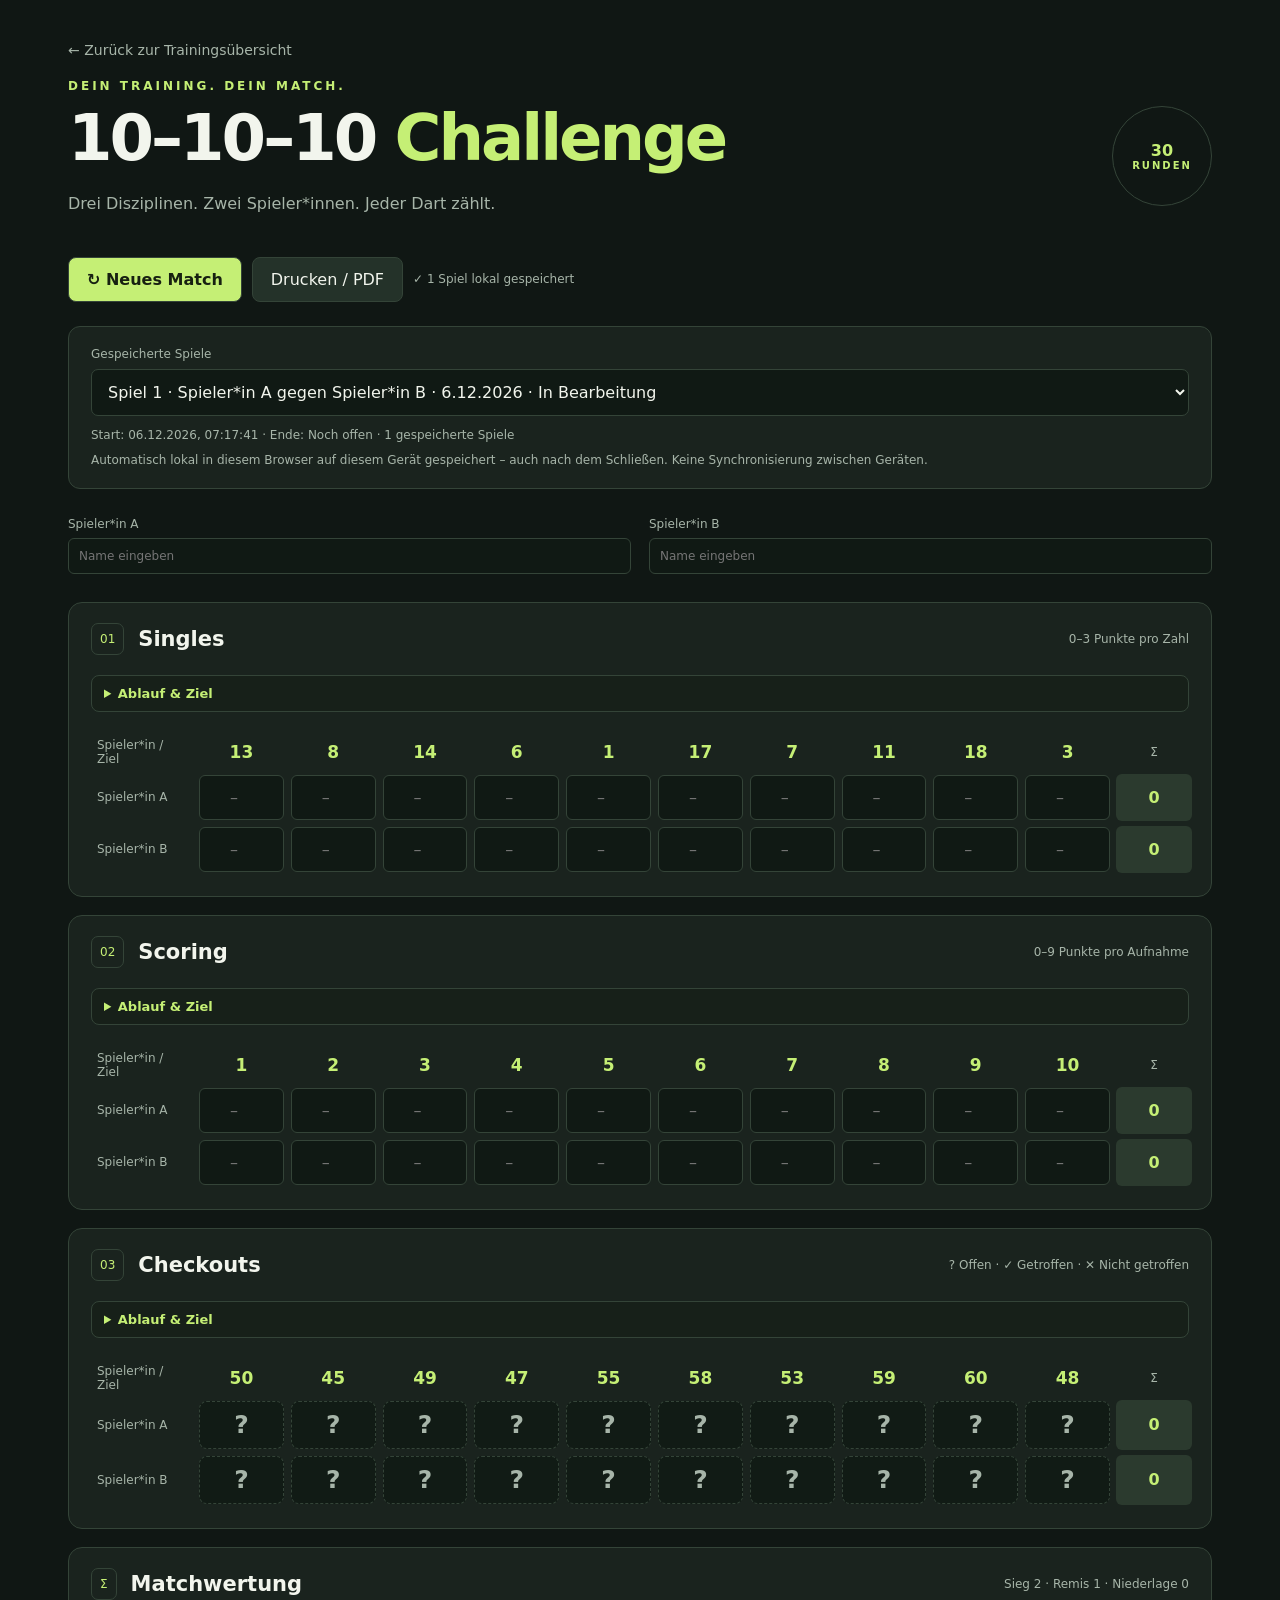
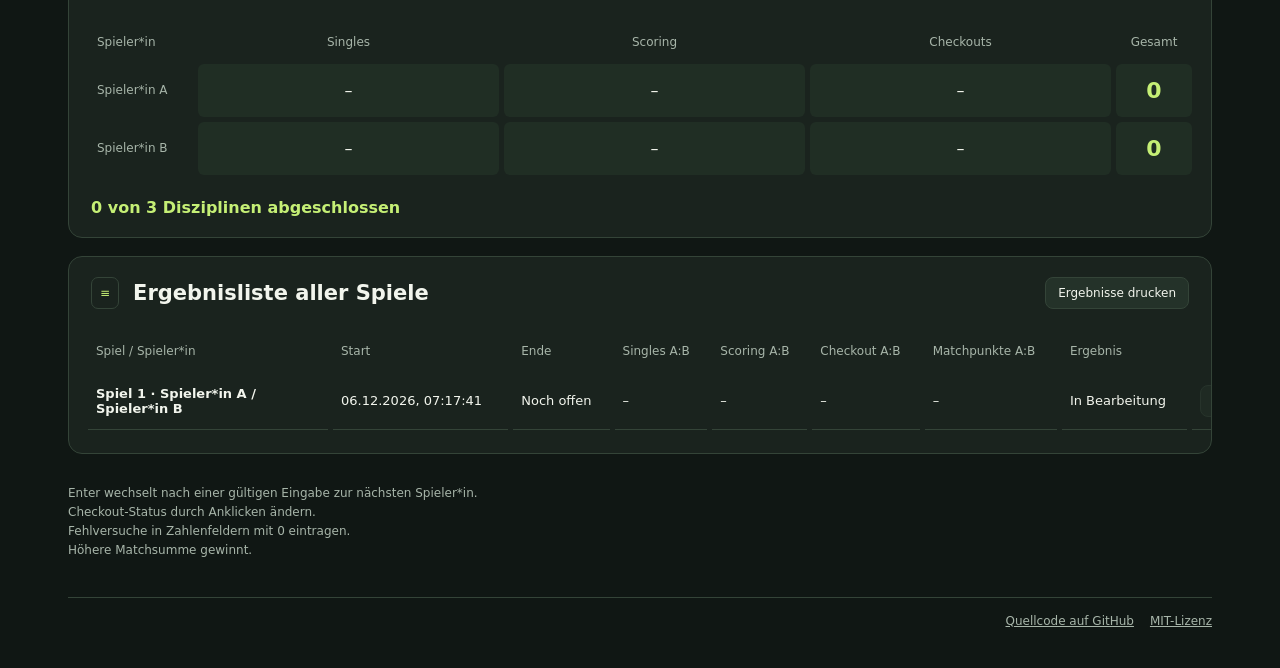
==== trainings/10-10-10/index.html @ cb5d8b7a "feat: add dedicated results printing - Exclude the results list from the game printout - Add a print" ====
<!doctype html>
<html lang="de"><head><meta charset="utf-8"><meta name="viewport" content="width=device-width,initial-scale=1"><title>10–10–10 · Darts Challenge</title><link rel="stylesheet" href="../../assets/css/training.css"></head><body><main>
<nav class="page-nav" aria-label="Seitennavigation"><a class="back-link" href="../../index.html">← Zurück zur Trainingsübersicht</a></nav>
<header><div><div class="eyebrow">DEIN TRAINING. DEIN MATCH.</div><h1>10–10–10 <span>Challenge</span></h1><p>Drei Disziplinen. Zwei Spieler*innen. Jeder Dart zählt.</p></div><div class="badge">30<small>RUNDEN</small></div></header>
<div class="toolbar"><button class="primary" id="new">↻ Neues Match</button><button id="print">Drucken / PDF</button><span id="status" role="status" style="align-self:center;font-size:12px"></span></div>
<div class="game-picker"><label for="game-list">Gespeicherte Spiele</label><select id="game-list"></select><p id="game-info"></p><small>Automatisch lokal in diesem Browser auf diesem Gerät gespeichert – auch nach dem Schließen. Keine Synchronisierung zwischen Geräten.</small></div><div class="meta"><label>Spieler*in A<input id="nameA" placeholder="Name eingeben" maxlength="50"></label><label>Spieler*in B<input id="nameB" placeholder="Name eingeben" maxlength="50"></label></div>
<div id="disciplines"></div>
<section><div class="section-head"><span class="num">Σ</span><h2>Matchwertung</h2><span class="hint">Sieg 2 · Remis 1 · Niederlage 0</span></div><div class="scroll"><table class="summary"><thead><tr><th>Spieler*in</th><th>Singles</th><th>Scoring</th><th>Checkouts</th><th>Gesamt</th></tr></thead><tbody id="summary"></tbody></table></div><div id="result" aria-live="polite"></div></section>
<section id="results-list"><div class="section-head"><span class="num">≡</span><h2>Ergebnisliste aller Spiele</h2><button class="print-results-button" id="print-results" type="button">Ergebnisse drucken</button></div><div class="scroll"><table class="results-table"><thead><tr><th>Spiel / Spieler*in</th><th>Start</th><th>Ende</th><th>Singles A:B</th><th>Scoring A:B</th><th>Checkout A:B</th><th>Matchpunkte A:B</th><th>Ergebnis</th><th></th></tr></thead><tbody id="results-body"></tbody></table></div></section><div class="foot"><p>Enter wechselt nach einer gültigen Eingabe zur nächsten Spieler*in.<br>Checkout-Status durch Anklicken ändern.<br>Fehlversuche in Zahlenfeldern mit 0 eintragen.<br>Höhere Matchsumme gewinnt.</p></div>
<footer class="site-footer"><nav aria-label="Projektlinks"><a href="https://github.com/carlptr/darts-trainings" target="_blank" rel="noopener noreferrer">Quellcode auf GitHub</a><a href="https://github.com/carlptr/darts-trainings/blob/main/LICENSE" target="_blank" rel="noopener noreferrer">MIT-Lizenz</a></nav></footer>
</main><dialog id="delete-dialog" aria-labelledby="delete-title"><h2 id="delete-title">Spiel wirklich löschen?</h2><p id="delete-description"></p><p>Das Spiel wird dauerhaft aus diesem Browser gelöscht.</p><p id="delete-error" role="alert"></p><div class="dialog-actions"><button id="delete-cancel" autofocus>Abbrechen</button><button id="delete-confirm" class="danger">Spiel löschen</button></div></dialog><script src="../../assets/js/10-10-10.js"></script></body></html>
---- assets/css/training.css ----
:root{color-scheme:dark;--bg:#101714;--card:#1a231e;--line:#344438;--green:#c5ef75;--muted:#a7b5a9}*{box-sizing:border-box}body{margin:0;background:var(--bg);color:#f2f5ed;font:16px system-ui,sans-serif}main{max-width:1200px;margin:auto;padding:40px 28px}header{display:flex;justify-content:space-between;align-items:center;gap:24px}.eyebrow{color:var(--green);font-size:12px;font-weight:800;letter-spacing:3px}h1{font-size:clamp(36px,5vw,66px);letter-spacing:-3px;margin:8px 0}h1 span{color:var(--green)}p{color:var(--muted);line-height:1.6}.badge{border:1px solid var(--line);border-radius:50%;width:100px;height:100px;display:grid;place-content:center;text-align:center;color:var(--green);font-weight:800}.badge small{font-size:10px;letter-spacing:2px}.toolbar{display:flex;gap:10px;flex-wrap:wrap;margin:24px 0}button{font:inherit;border:1px solid var(--line);border-radius:8px;padding:12px 18px;background:#243229;color:#f2f5ed;cursor:pointer}button.primary{background:var(--green);color:#172011;font-weight:750}button:hover{filter:brightness(1.12)}button:focus-visible,input:focus-visible{outline:3px solid var(--green);outline-offset:2px}.meta{display:grid;grid-template-columns:1fr 1fr 1fr;gap:18px;margin:28px 0}label{display:block;font-size:12px;color:var(--muted)}input{font:inherit;background:#101914;color:#f2f5ed;border:1px solid var(--line);border-radius:6px;padding:10px;width:100%;margin-top:7px}section{background:var(--card);border:1px solid var(--line);border-radius:14px;margin:18px 0;overflow:hidden}.section-head{display:flex;align-items:center;gap:14px;padding:20px 22px}.num{color:var(--green);font-size:12px;border:1px solid var(--line);padding:8px;border-radius:7px}h2{margin:0;font-size:21px}.hint{margin-left:auto;font-size:12px;color:var(--muted)}.scroll{overflow-x:auto;padding:0 14px 18px}table{border-collapse:separate;border-spacing:5px;width:100%;min-width:720px;table-layout:fixed}th{font-size:12px;color:var(--muted);font-weight:500;height:34px}th.target{color:var(--green);font-size:17px;font-weight:750}th:first-child{width:105px;text-align:left;padding:0 9px}th:last-child{width:76px}td{text-align:center}td input{margin:0;padding:12px 2px;text-align:center;min-width:45px;appearance:textfield}input::-webkit-inner-spin-button{appearance:none}td.total{background:#2b3a2e;border-radius:6px;font-weight:800;color:var(--green)}.summary{min-width:540px}.summary td{padding:14px;background:#202e24;border-radius:6px}.summary td:last-child{color:var(--green);font-size:22px;font-weight:800}#result{padding:0 22px 20px;color:var(--green);font-weight:650}.foot{display:flex;justify-content:space-between;gap:20px;font-size:12px}#status{color:var(--muted)}dialog{background:var(--card);color:#fff;border:1px solid var(--line);border-radius:14px;max-width:440px;padding:28px}dialog::backdrop{background:#000a}.dialog-actions{display:flex;gap:10px;justify-content:flex-end}@media(max-width:650px){main{padding:24px 14px}.badge{display:none}.meta{grid-template-columns:1fr}.hint{max-width:130px;text-align:right}h1{letter-spacing:-2px}.foot{display:block}}@media print{:root{color-scheme:light}body,section,input{background:white;color:black}main{padding:0}.toolbar,.badge,.foot{display:none}section{break-inside:avoid;margin:10px 0}th.target,td.total,#result,.eyebrow{color:black}.section-head{padding:10px}table{min-width:0;border-spacing:2px}td input{min-width:0;padding:7px 0}th:first-child{width:75px}th:last-child{width:50px}.meta{grid-template-columns:1fr 1fr 1fr}h1{font-size:34px}.summary td{background:#eee!important;color:black!important}}
.score-cell{width:100%;min-height:48px;padding:10px 2px;background:#111b15;color:#8e9f91;border-style:dashed;font-size:19px;font-weight:750}.score-cell.filled{background:#30462b;color:var(--green);border-style:solid}.score-cell.miss{background:#332a27;color:#f0bfa5}.score-cell:hover{border-color:var(--green)}#entry{width:min(460px,calc(100vw - 28px));padding:26px}#entry-title{line-height:1.4}#entry-context{margin:8px 0 20px}#choices{display:grid;grid-template-columns:repeat(5,1fr);gap:9px;margin-bottom:20px}#choices button{padding:16px 0;font-size:23px;font-weight:750;min-height:60px}#choices.rtw{grid-template-columns:repeat(4,1fr)}#choices.checkout{grid-template-columns:1fr 1fr}#choices.checkout button{font-size:16px;padding:18px 10px}#choices button[aria-pressed="true"]{background:var(--green);color:#172011;border-color:var(--green)}.entry-note{font-size:12px;margin-bottom:0}.entry-actions{display:flex;justify-content:space-between;gap:10px}@media print{.score-cell{background:white!important;color:black!important;border:1px solid #aaa;min-height:28px;font-size:14px}dialog{display:none!important}}input[type=number].score-input{appearance:auto}input[type=number].score-input::-webkit-inner-spin-button{appearance:auto}input[type=checkbox].score-input{appearance:auto;width:26px;height:26px;min-width:26px;accent-color:var(--green);cursor:pointer;margin:10px}input.score-input:invalid{border-color:#ee986f}@media print{input.score-input{color:black;accent-color:black}}select.score-input{font:inherit;font-size:13px;color:#f2f5ed;background:#101914;border:1px solid var(--line);border-radius:6px;padding:12px 5px;width:100%;min-width:140px}select.score-input:focus-visible{outline:3px solid var(--green);outline-offset:2px}.checkout-section table{min-width:1630px}@media print{.checkout-section table{min-width:0}select.score-input{min-width:0;font-size:8px;padding:6px 0;color:black;background:white}}.checkout-symbol{width:100%;min-height:48px;padding:8px 2px;font-size:25px;font-weight:800;line-height:1;background:#111b15;color:var(--muted)}.checkout-symbol[data-status=hit]{color:#87e5a0;border-color:#427d50;background:#1d3524}.checkout-symbol[data-status=miss]{color:#ff7777;border-color:#934c4c;background:#382222}.checkout-symbol[data-status=undefined]{border-style:dashed}.checkout-symbol:hover{filter:brightness(1.2)}@media print{.checkout-symbol{background:white!important;print-color-adjust:exact;-webkit-print-color-adjust:exact}}.game-picker{padding:20px 22px;border:1px solid var(--line);border-radius:12px;background:var(--card)}.game-picker select{width:100%;font:inherit;color:#f2f5ed;background:#101914;border:1px solid var(--line);border-radius:7px;padding:12px;margin-top:8px}.game-picker select:focus-visible{outline:3px solid var(--green);outline-offset:2px}.game-picker p{font-size:12px;margin:10px 0 4px}.game-picker small{font-size:12px;color:var(--muted)}@media print{.game-picker{display:none}}.results-table{min-width:1300px;table-layout:auto}.results-table th:first-child{width:240px}.results-table th:last-child{width:auto}.results-table td{font-size:13px;text-align:left;padding:12px 8px;border-bottom:1px solid var(--line)}.results-table th{text-align:left;padding:8px}.results-table td:first-child{font-weight:650}.results-table button{font-size:12px;padding:8px 12px}.results-table button:disabled{opacity:.5;cursor:default}@media print{.results-table{min-width:0;width:100%}.results-table td,.results-table th{font-size:8px;padding:5px 2px}.results-table th:first-child{width:auto}.results-table td:last-child,.results-table th:last-child{display:none}#results-list{break-before:page}}.meta{grid-template-columns:1fr 1fr}.danger{color:#ffaaaa;border-color:#8c4b4b;background:#382222}.results-table td:last-child{white-space:nowrap}.results-table td:last-child button+button{margin-left:8px}#delete-error{color:#ffaaaa}#delete-error:empty{display:none}@media(max-width:650px){.meta{grid-template-columns:1fr}}@media print{.meta{grid-template-columns:1fr 1fr}}
.site-footer{display:flex;justify-content:flex-end;margin-top:24px;padding-top:16px;border-top:1px solid var(--line);font-size:12px}.site-footer nav{display:flex;gap:16px;flex-wrap:wrap}.site-footer a{color:var(--muted)}.site-footer a:hover,.site-footer a:focus-visible{color:var(--green)}@media(max-width:650px){.site-footer{justify-content:flex-start}}@media print{.site-footer{display:none}}
.page-nav{margin-bottom:20px}.back-link{display:inline-flex;align-items:center;color:var(--muted);font-size:14px;text-decoration:none}.back-link:hover,.back-link:focus-visible{color:var(--green)}.back-link:focus-visible{outline:3px solid var(--green);outline-offset:4px;border-radius:4px}@media print{.page-nav{display:none}}
.discipline-help{margin:0 22px 18px;border:1px solid var(--line);border-radius:8px;background:#172019}.discipline-help summary{padding:10px 12px;color:var(--green);font-size:13px;font-weight:700;cursor:pointer}.discipline-help summary:focus-visible{outline:3px solid var(--green);outline-offset:2px}.discipline-help p{margin:0;padding:0 12px 12px;font-size:13px}
.print-results-button{margin-left:auto;padding:8px 12px;font-size:12px}
@media print{#results-list{display:none}body.print-results main>*:not(#results-list){display:none!important}body.print-results #results-list{display:block!important;break-before:auto;break-inside:auto;margin:0}body.print-results #results-list .scroll{overflow:visible;padding:0}.print-results-button{display:none!important}}
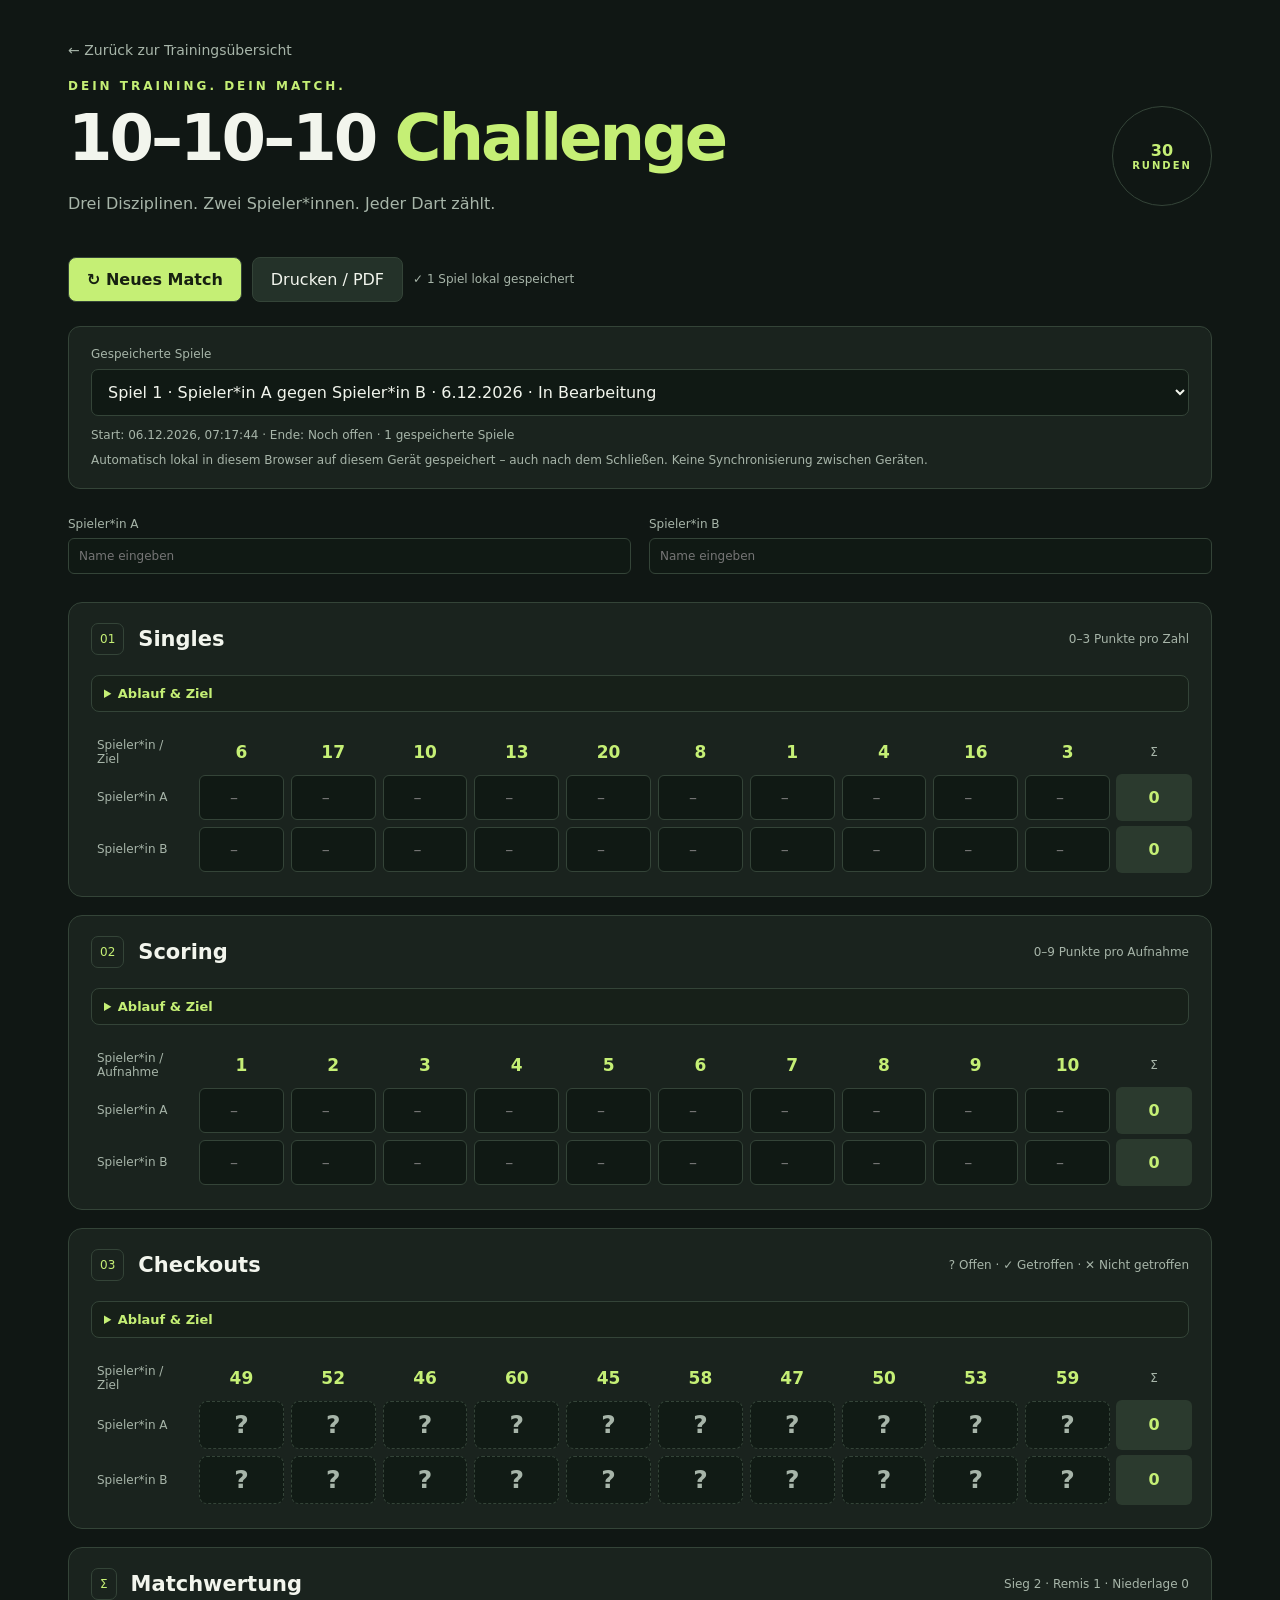
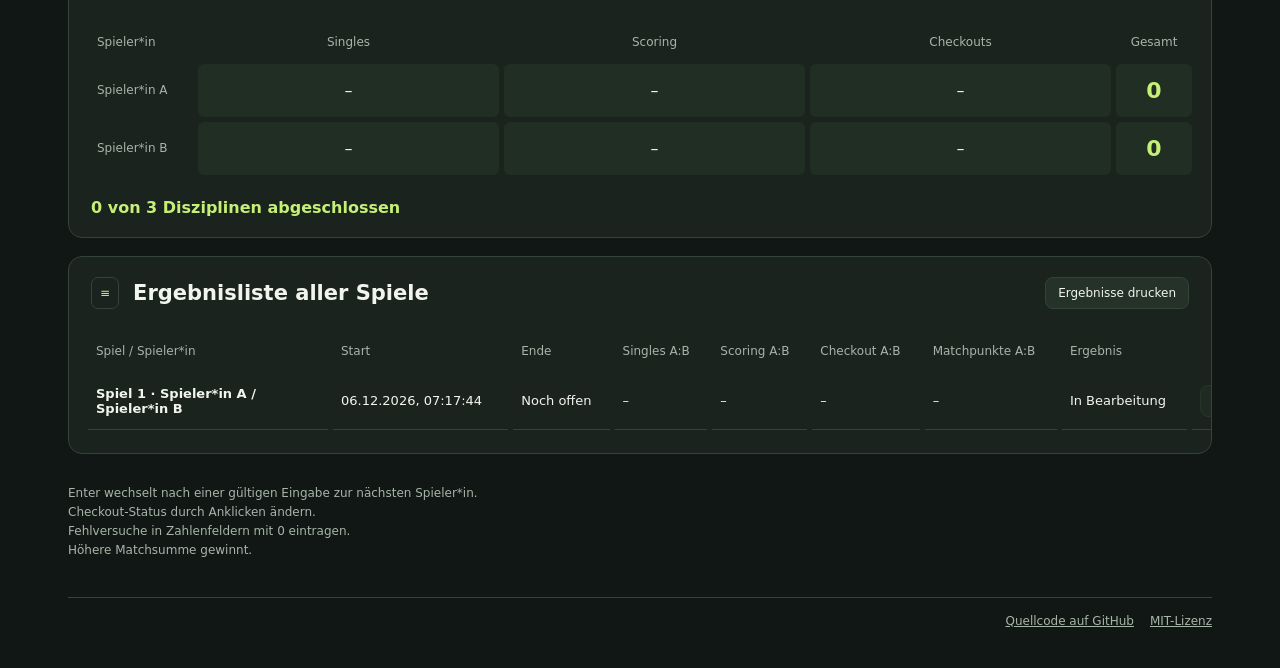
==== commit f51f1a86: "feat: improve 10-10-10 print layout Fit the game sheet on one A4 page, move the match summary above " ====
--- a/trainings/10-10-10/index.html
+++ b/trainings/10-10-10/index.html
@@ -5,7 +5,7 @@
 <div class="toolbar"><button class="primary" id="new">↻ Neues Match</button><button id="print">Drucken / PDF</button><span id="status" role="status" style="align-self:center;font-size:12px"></span></div>
 <div class="game-picker"><label for="game-list">Gespeicherte Spiele</label><select id="game-list"></select><p id="game-info"></p><small>Automatisch lokal in diesem Browser auf diesem Gerät gespeichert – auch nach dem Schließen. Keine Synchronisierung zwischen Geräten.</small></div><div class="meta"><label>Spieler*in A<input id="nameA" placeholder="Name eingeben" maxlength="50"></label><label>Spieler*in B<input id="nameB" placeholder="Name eingeben" maxlength="50"></label></div>
 <div id="disciplines"></div>
-<section><div class="section-head"><span class="num">Σ</span><h2>Matchwertung</h2><span class="hint">Sieg 2 · Remis 1 · Niederlage 0</span></div><div class="scroll"><table class="summary"><thead><tr><th>Spieler*in</th><th>Singles</th><th>Scoring</th><th>Checkouts</th><th>Gesamt</th></tr></thead><tbody id="summary"></tbody></table></div><div id="result" aria-live="polite"></div></section>
+<section id="match-summary"><div class="section-head"><span class="num">Σ</span><h2>Matchwertung</h2><span class="hint">Sieg 2 · Remis 1 · Niederlage 0</span></div><div class="scroll"><table class="summary"><thead><tr><th>Spieler*in</th><th>Singles</th><th>Scoring</th><th>Checkouts</th><th>Gesamt</th></tr></thead><tbody id="summary"></tbody></table></div><div id="result" aria-live="polite"></div></section>
 <section id="results-list"><div class="section-head"><span class="num">≡</span><h2>Ergebnisliste aller Spiele</h2><button class="print-results-button" id="print-results" type="button">Ergebnisse drucken</button></div><div class="scroll"><table class="results-table"><thead><tr><th>Spiel / Spieler*in</th><th>Start</th><th>Ende</th><th>Singles A:B</th><th>Scoring A:B</th><th>Checkout A:B</th><th>Matchpunkte A:B</th><th>Ergebnis</th><th></th></tr></thead><tbody id="results-body"></tbody></table></div></section><div class="foot"><p>Enter wechselt nach einer gültigen Eingabe zur nächsten Spieler*in.<br>Checkout-Status durch Anklicken ändern.<br>Fehlversuche in Zahlenfeldern mit 0 eintragen.<br>Höhere Matchsumme gewinnt.</p></div>
 <footer class="site-footer"><nav aria-label="Projektlinks"><a href="https://github.com/carlptr/darts-trainings" target="_blank" rel="noopener noreferrer">Quellcode auf GitHub</a><a href="https://github.com/carlptr/darts-trainings/blob/main/LICENSE" target="_blank" rel="noopener noreferrer">MIT-Lizenz</a></nav></footer>
 </main><dialog id="delete-dialog" aria-labelledby="delete-title"><h2 id="delete-title">Spiel wirklich löschen?</h2><p id="delete-description"></p><p>Das Spiel wird dauerhaft aus diesem Browser gelöscht.</p><p id="delete-error" role="alert"></p><div class="dialog-actions"><button id="delete-cancel" autofocus>Abbrechen</button><button id="delete-confirm" class="danger">Spiel löschen</button></div></dialog><script src="../../assets/js/10-10-10.js"></script></body></html>
--- a/assets/css/training.css
+++ b/assets/css/training.css
@@ -5,3 +5,5 @@
 .discipline-help{margin:0 22px 18px;border:1px solid var(--line);border-radius:8px;background:#172019}.discipline-help summary{padding:10px 12px;color:var(--green);font-size:13px;font-weight:700;cursor:pointer}.discipline-help summary:focus-visible{outline:3px solid var(--green);outline-offset:2px}.discipline-help p{margin:0;padding:0 12px 12px;font-size:13px}
 .print-results-button{margin-left:auto;padding:8px 12px;font-size:12px}
 @media print{#results-list{display:none}body.print-results main>*:not(#results-list){display:none!important}body.print-results #results-list{display:block!important;break-before:auto;break-inside:auto;margin:0}body.print-results #results-list .scroll{overflow:visible;padding:0}.print-results-button{display:none!important}}
+@page{size:A4 portrait;margin:8mm}
+@media print{main{display:flex;flex-direction:column;max-width:none;padding:0}header{order:0;margin:0 0 4px}h1{font-size:28px;letter-spacing:-1px;margin:2px 0}header p{font-size:12px;margin:0}.eyebrow{font-size:9px;letter-spacing:1.5px}.meta{order:1;grid-template-columns:1fr 1fr;gap:8px;margin:4px 0}label{font-size:10px}.meta input{font-size:12px;margin-top:2px;padding:4px 6px}#match-summary{order:2;margin:4px 0}#disciplines{order:3}section{margin:4px 0}.section-head{padding:5px 8px;gap:8px}h2{font-size:15px}.hint{font-size:9px}.scroll{overflow:visible;padding:0 5px 4px}table{min-width:0;width:100%;border-spacing:2px}th{font-size:8px;height:18px}th.target{font-size:11px}th:first-child{width:64px;padding:0 4px}th:last-child{width:32px}td input{min-width:0;padding:4px 0}.discipline-help{display:none}#match-summary .summary{min-width:0}#match-summary .summary td{padding:5px 4px}#match-summary .summary td:last-child{font-size:16px}#match-summary #result{padding:3px 8px 6px;font-size:17px;text-align:center}}
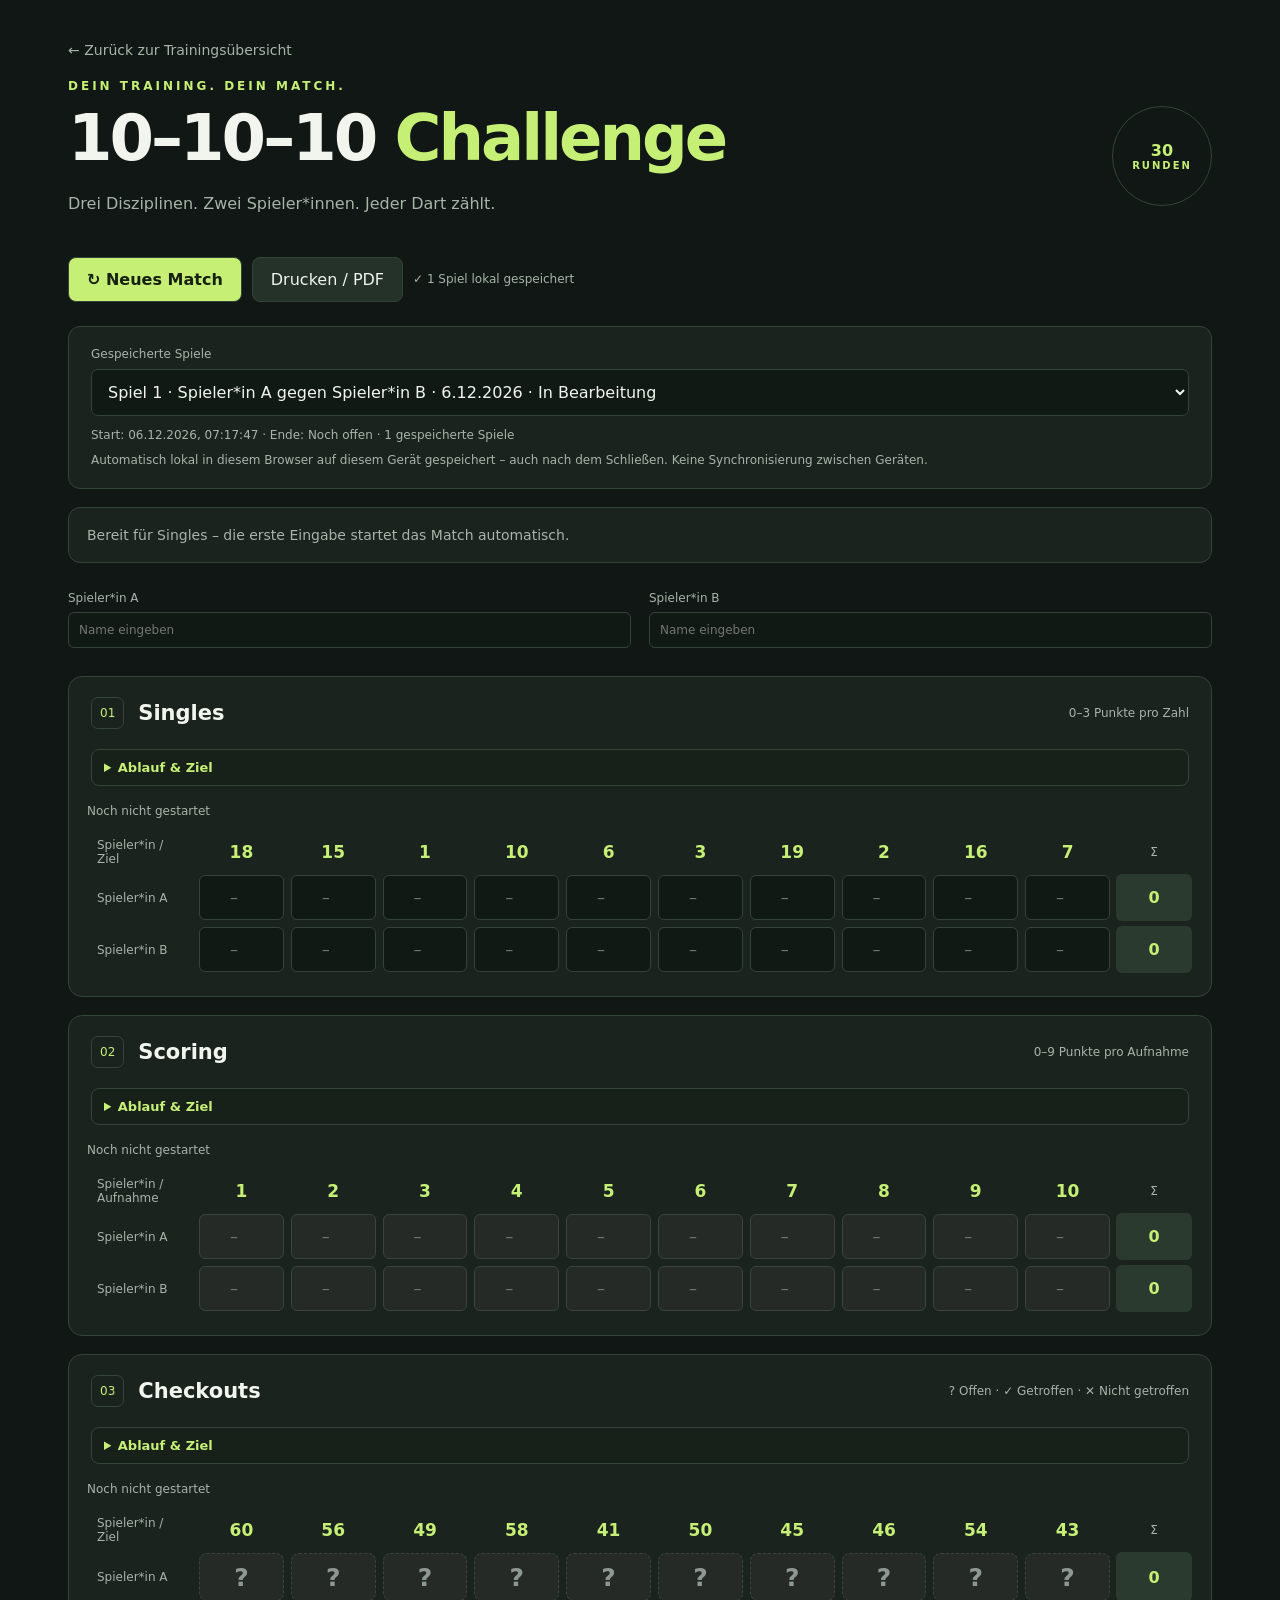
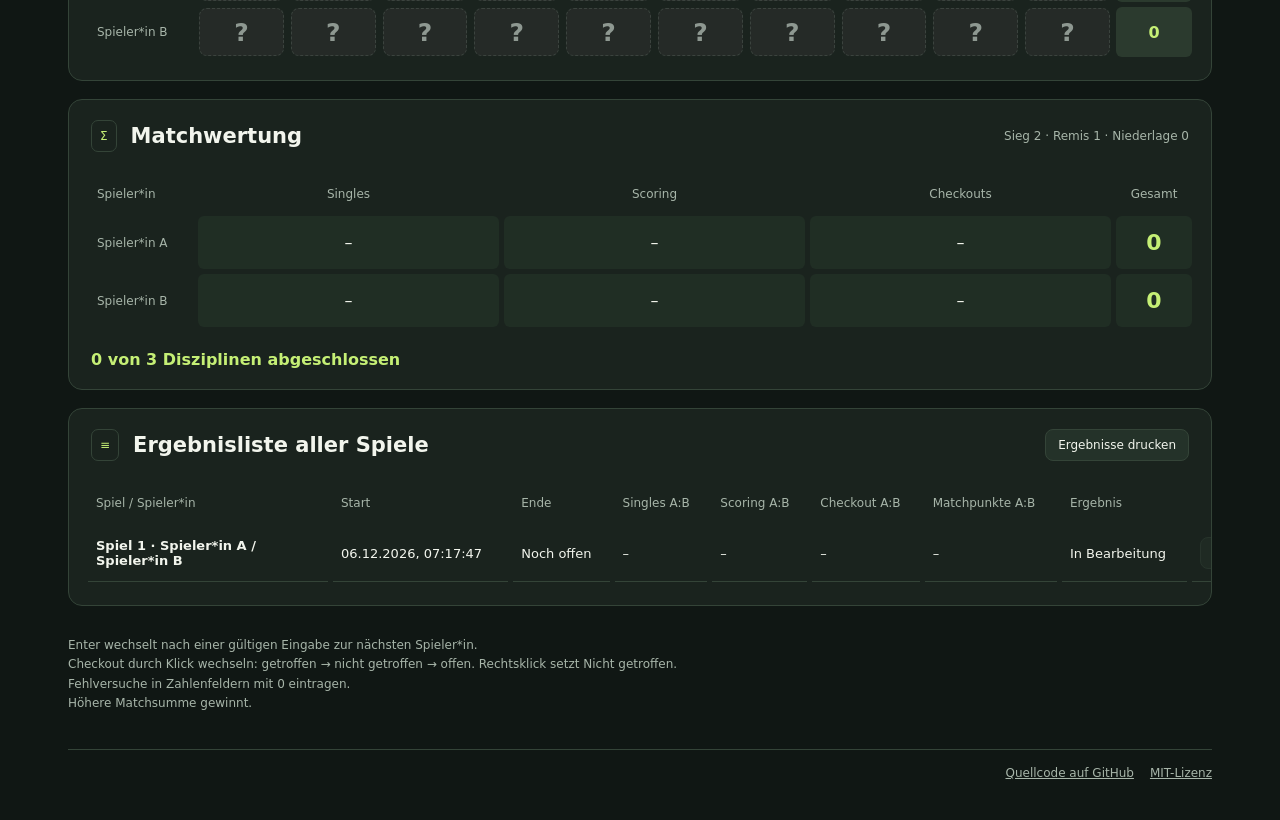
==== commit d3985b3b: "feat: implement match lifecycle and corrections Co-authored-by: Copilot <223556219+Copilot@users.nor" ====
--- a/trainings/10-10-10/index.html
+++ b/trainings/10-10-10/index.html
@@ -3,9 +3,13 @@
 <nav class="page-nav" aria-label="Seitennavigation"><a class="back-link" href="../../index.html">← Zurück zur Trainingsübersicht</a></nav>
 <header><div><div class="eyebrow">DEIN TRAINING. DEIN MATCH.</div><h1>10–10–10 <span>Challenge</span></h1><p>Drei Disziplinen. Zwei Spieler*innen. Jeder Dart zählt.</p></div><div class="badge">30<small>RUNDEN</small></div></header>
 <div class="toolbar"><button class="primary" id="new">↻ Neues Match</button><button id="print">Drucken / PDF</button><span id="status" role="status" style="align-self:center;font-size:12px"></span></div>
-<div class="game-picker"><label for="game-list">Gespeicherte Spiele</label><select id="game-list"></select><p id="game-info"></p><small>Automatisch lokal in diesem Browser auf diesem Gerät gespeichert – auch nach dem Schließen. Keine Synchronisierung zwischen Geräten.</small></div><div class="meta"><label>Spieler*in A<input id="nameA" placeholder="Name eingeben" maxlength="50"></label><label>Spieler*in B<input id="nameB" placeholder="Name eingeben" maxlength="50"></label></div>
+<div class="game-picker"><label for="game-list">Gespeicherte Spiele</label><select id="game-list"></select><p id="game-info"></p><small>Automatisch lokal in diesem Browser auf diesem Gerät gespeichert – auch nach dem Schließen. Keine Synchronisierung zwischen Geräten.</small></div>
+<div id="lifecycle-controls" aria-live="polite"></div>
+<div class="meta"><label>Spieler*in A<div class="player-name"><input id="nameA" placeholder="Name eingeben" maxlength="50"><button class="name-edit-button" type="button" aria-label="Namen von Spieler*in A korrigieren" title="Namen korrigieren">✎</button></div></label><label>Spieler*in B<div class="player-name"><input id="nameB" placeholder="Name eingeben" maxlength="50"><button class="name-edit-button" type="button" aria-label="Namen von Spieler*in B korrigieren" title="Namen korrigieren">✎</button></div></label></div>
 <div id="disciplines"></div>
 <section id="match-summary"><div class="section-head"><span class="num">Σ</span><h2>Matchwertung</h2><span class="hint">Sieg 2 · Remis 1 · Niederlage 0</span></div><div class="scroll"><table class="summary"><thead><tr><th>Spieler*in</th><th>Singles</th><th>Scoring</th><th>Checkouts</th><th>Gesamt</th></tr></thead><tbody id="summary"></tbody></table></div><div id="result" aria-live="polite"></div></section>
-<section id="results-list"><div class="section-head"><span class="num">≡</span><h2>Ergebnisliste aller Spiele</h2><button class="print-results-button" id="print-results" type="button">Ergebnisse drucken</button></div><div class="scroll"><table class="results-table"><thead><tr><th>Spiel / Spieler*in</th><th>Start</th><th>Ende</th><th>Singles A:B</th><th>Scoring A:B</th><th>Checkout A:B</th><th>Matchpunkte A:B</th><th>Ergebnis</th><th></th></tr></thead><tbody id="results-body"></tbody></table></div></section><div class="foot"><p>Enter wechselt nach einer gültigen Eingabe zur nächsten Spieler*in.<br>Checkout-Status durch Anklicken ändern.<br>Fehlversuche in Zahlenfeldern mit 0 eintragen.<br>Höhere Matchsumme gewinnt.</p></div>
+<section id="results-list"><div class="section-head"><span class="num">≡</span><h2>Ergebnisliste aller Spiele</h2><button class="print-results-button" id="print-results" type="button">Ergebnisse drucken</button></div><div class="scroll"><table class="results-table"><thead><tr><th>Spiel / Spieler*in</th><th>Start</th><th>Ende</th><th>Singles A:B</th><th>Scoring A:B</th><th>Checkout A:B</th><th>Matchpunkte A:B</th><th>Ergebnis</th><th></th></tr></thead><tbody id="results-body"></tbody></table></div></section><div class="foot"><p>Enter wechselt nach einer gültigen Eingabe zur nächsten Spieler*in.<br>Checkout durch Klick wechseln: getroffen → nicht getroffen → offen. Rechtsklick setzt Nicht getroffen.<br>Fehlversuche in Zahlenfeldern mit 0 eintragen.<br>Höhere Matchsumme gewinnt.</p></div>
 <footer class="site-footer"><nav aria-label="Projektlinks"><a href="https://github.com/carlptr/darts-trainings" target="_blank" rel="noopener noreferrer">Quellcode auf GitHub</a><a href="https://github.com/carlptr/darts-trainings/blob/main/LICENSE" target="_blank" rel="noopener noreferrer">MIT-Lizenz</a></nav></footer>
-</main><dialog id="delete-dialog" aria-labelledby="delete-title"><h2 id="delete-title">Spiel wirklich löschen?</h2><p id="delete-description"></p><p>Das Spiel wird dauerhaft aus diesem Browser gelöscht.</p><p id="delete-error" role="alert"></p><div class="dialog-actions"><button id="delete-cancel" autofocus>Abbrechen</button><button id="delete-confirm" class="danger">Spiel löschen</button></div></dialog><script src="../../assets/js/10-10-10.js"></script></body></html>
+</main><dialog id="delete-dialog" aria-labelledby="delete-title"><h2 id="delete-title">Spiel wirklich löschen?</h2><p id="delete-description"></p><p>Das Spiel wird dauerhaft aus diesem Browser gelöscht.</p><p id="delete-error" role="alert"></p><div class="dialog-actions"><button id="delete-cancel" autofocus>Abbrechen</button><button id="delete-confirm" class="danger">Spiel löschen</button></div></dialog>
+<dialog id="name-dialog" aria-labelledby="name-dialog-title"><form method="dialog"><h2 id="name-dialog-title">Namen korrigieren</h2><label id="name-dialog-label">Spielername<input id="name-dialog-input" maxlength="50"></label><div class="dialog-actions"><button value="cancel">Abbrechen</button><button id="name-dialog-save" type="button" class="primary">Speichern</button></div></form></dialog>
+<script src="../../assets/js/10-10-10.js"></script></body></html>
--- a/assets/css/training.css
+++ b/assets/css/training.css
@@ -7,3 +7,8 @@
 @media print{#results-list{display:none}body.print-results main>*:not(#results-list){display:none!important}body.print-results #results-list{display:block!important;break-before:auto;break-inside:auto;margin:0}body.print-results #results-list .scroll{overflow:visible;padding:0}.print-results-button{display:none!important}}
 @page{size:A4 portrait;margin:8mm}
 @media print{main{display:flex;flex-direction:column;max-width:none;padding:0}header{order:0;margin:0 0 4px}h1{font-size:28px;letter-spacing:-1px;margin:2px 0}header p{font-size:12px;margin:0}.eyebrow{font-size:9px;letter-spacing:1.5px}.meta{order:1;grid-template-columns:1fr 1fr;gap:8px;margin:4px 0}label{font-size:10px}.meta input{font-size:12px;margin-top:2px;padding:4px 6px}#match-summary{order:2;margin:4px 0}#disciplines{order:3}section{margin:4px 0}.section-head{padding:5px 8px;gap:8px}h2{font-size:15px}.hint{font-size:9px}.scroll{overflow:visible;padding:0 5px 4px}table{min-width:0;width:100%;border-spacing:2px}th{font-size:8px;height:18px}th.target{font-size:11px}th:first-child{width:64px;padding:0 4px}th:last-child{width:32px}td input{min-width:0;padding:4px 0}.discipline-help{display:none}#match-summary .summary{min-width:0}#match-summary .summary td{padding:5px 4px}#match-summary .summary td:last-child{font-size:16px}#match-summary #result{padding:3px 8px 6px;font-size:17px;text-align:center}}
+.player-name{display:flex;align-items:center;gap:8px}.player-name input{flex:1;min-width:0}.name-edit-button{display:none;flex:none;margin-top:7px;padding:8px 12px}.lifecycle-panel{display:flex;align-items:center;justify-content:space-between;gap:16px;flex-wrap:wrap;padding:16px 18px;border:1px solid var(--line);border-radius:12px;background:var(--card);margin:18px 0}.lifecycle-panel p{margin:0;font-size:14px}.lifecycle-actions{display:flex;align-items:center;gap:8px;flex-wrap:wrap}.lifecycle-actions select{font:inherit;color:#f2f5ed;background:#101914;border:1px solid var(--line);border-radius:7px;padding:10px}.discipline-actions{display:flex;align-items:center;gap:8px;padding:0 18px 12px}.discipline-actions button{padding:8px 12px;font-size:13px}.score-input:read-only{cursor:default;opacity:1}.score-input:disabled{opacity:1;cursor:default}.lifecycle-readonly{margin-right:auto;color:var(--muted);font-size:12px}.name-dialog-input{width:100%}#name-dialog label{display:block;margin:18px 0}
+@media print{#lifecycle-controls,.name-edit-button,.discipline-actions{display:none!important}.player-name input{border:0;background:transparent;padding:0;margin:0}}
+.checkout-select{appearance:none;min-width:0!important;width:100%;padding:8px 0!important;text-align:center;font-size:21px!important;font-weight:800}.checkout-select:disabled{opacity:1;color:var(--muted)}@media print{.checkout-select{font-size:11px!important;padding:4px 0!important;color:black!important;background:white!important}}
+.score-input.locked,.checkout-symbol:disabled{background:#252a27!important;color:#8e9891!important;border-color:#3b433e!important;opacity:1!important}
+.checkout-symbol{appearance:none;cursor:pointer;min-width:45px}
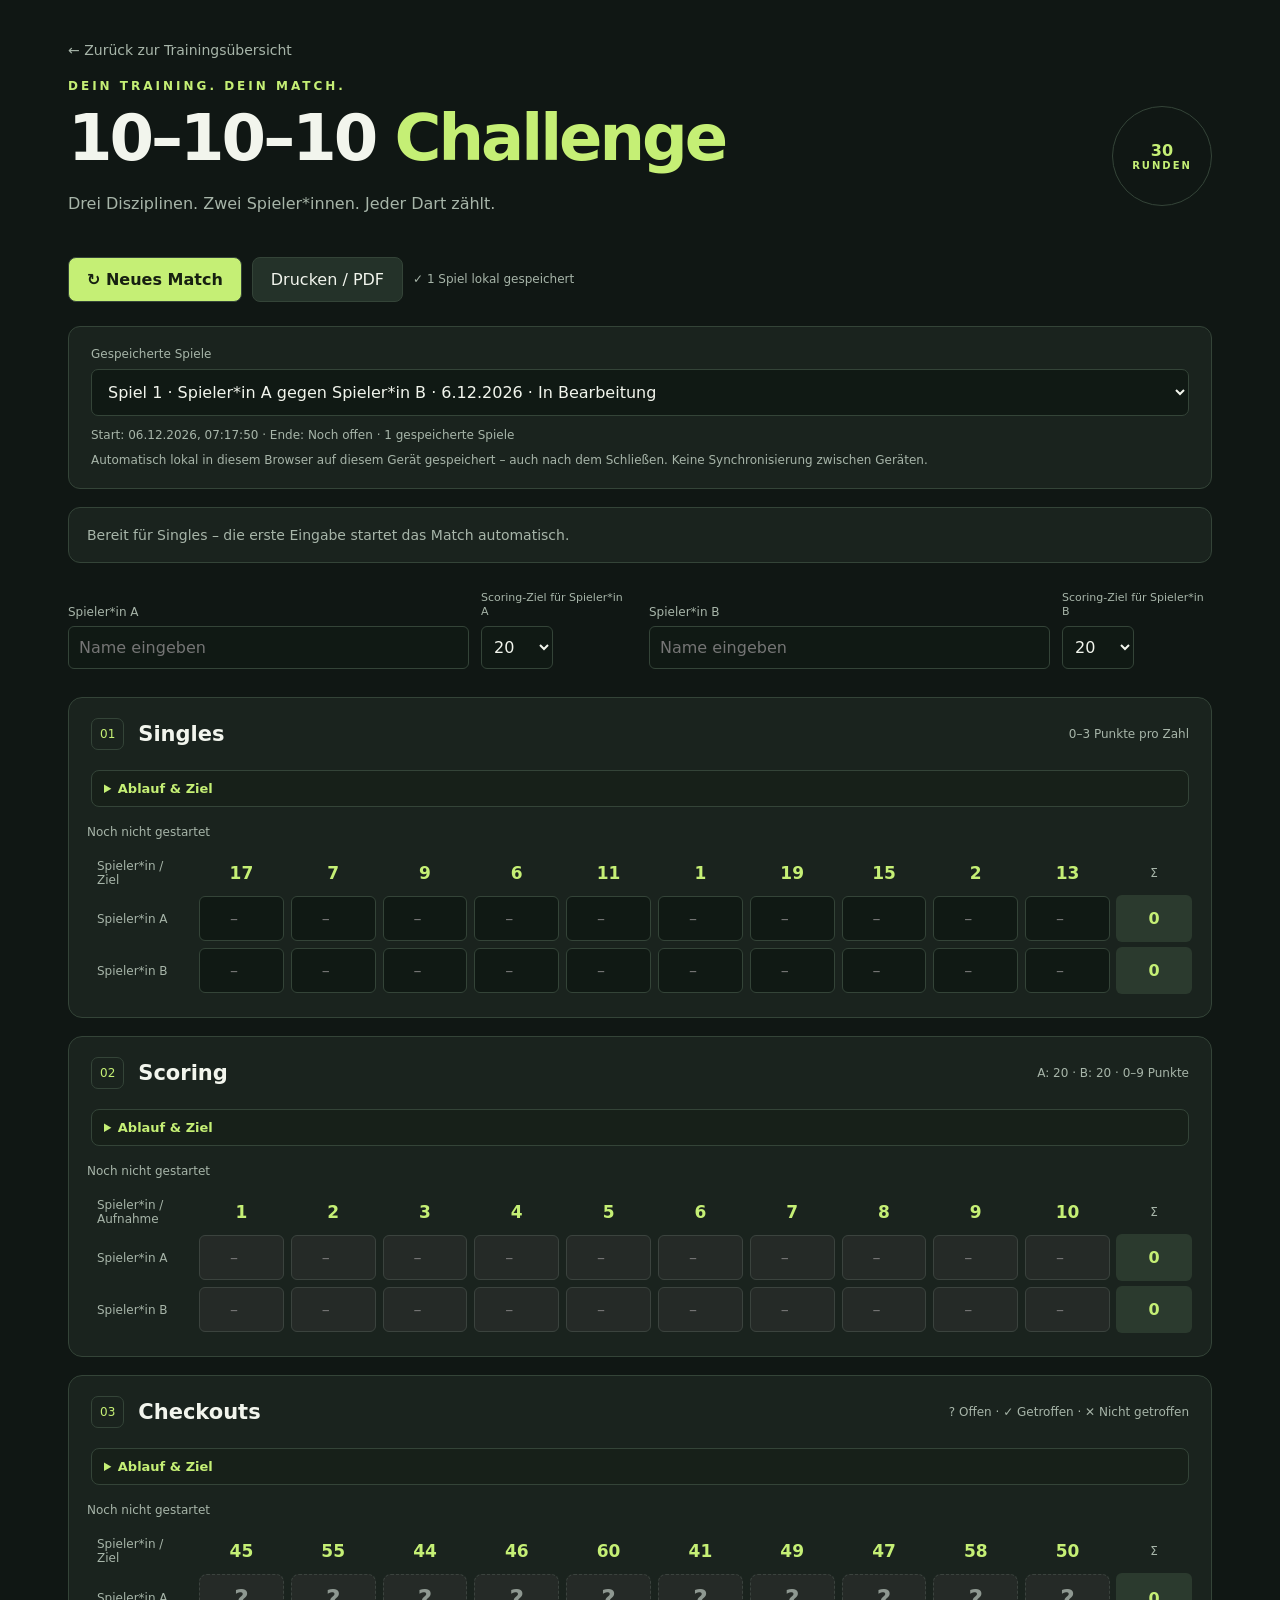
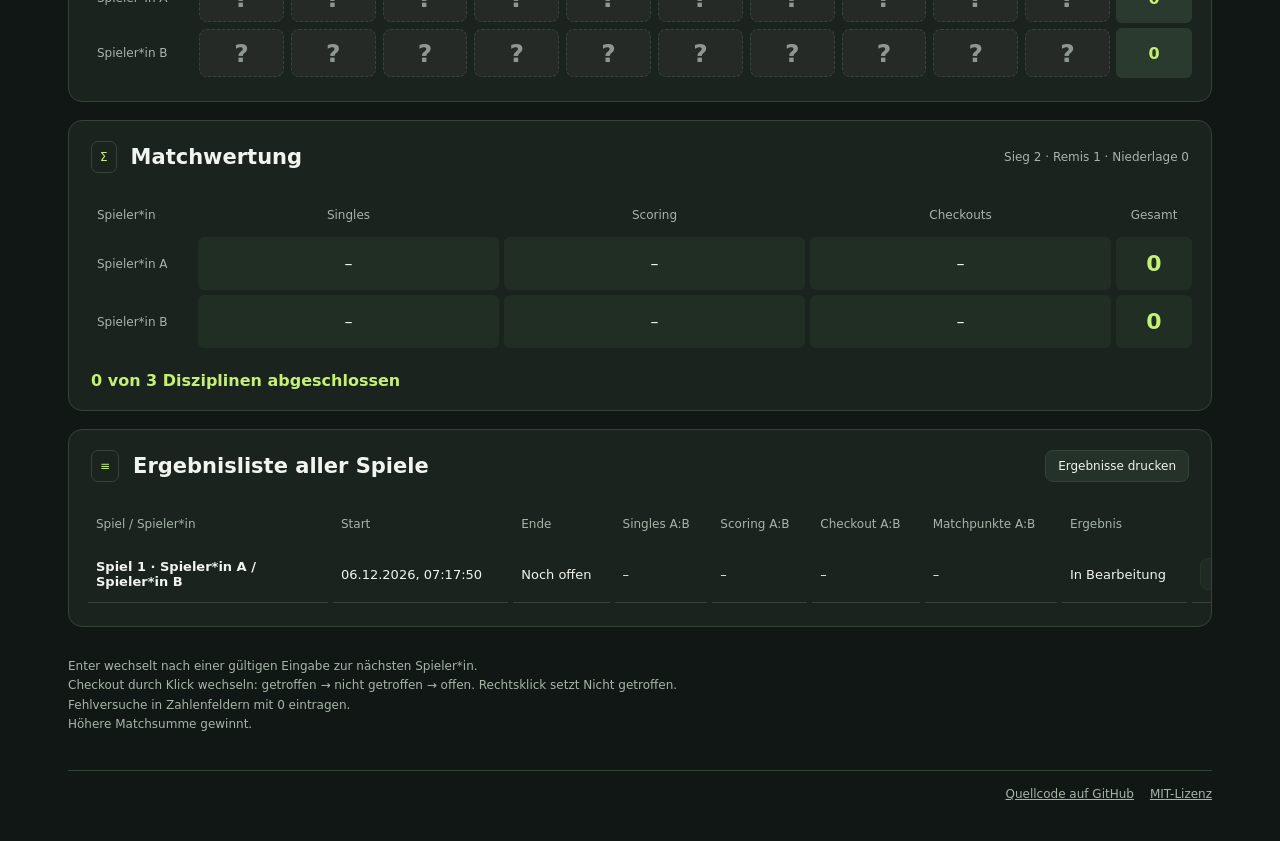
==== commit 29a6b04e: "feat: support per-player scoring targets Co-authored-by: Copilot <223556219+Copilot@users.noreply.gi" ====
--- a/trainings/10-10-10/index.html
+++ b/trainings/10-10-10/index.html
@@ -5,11 +5,24 @@
 <div class="toolbar"><button class="primary" id="new">↻ Neues Match</button><button id="print">Drucken / PDF</button><span id="status" role="status" style="align-self:center;font-size:12px"></span></div>
 <div class="game-picker"><label for="game-list">Gespeicherte Spiele</label><select id="game-list"></select><p id="game-info"></p><small>Automatisch lokal in diesem Browser auf diesem Gerät gespeichert – auch nach dem Schließen. Keine Synchronisierung zwischen Geräten.</small></div>
 <div id="lifecycle-controls" aria-live="polite"></div>
-<div class="meta"><label>Spieler*in A<div class="player-name"><input id="nameA" placeholder="Name eingeben" maxlength="50"><button class="name-edit-button" type="button" aria-label="Namen von Spieler*in A korrigieren" title="Namen korrigieren">✎</button></div></label><label>Spieler*in B<div class="player-name"><input id="nameB" placeholder="Name eingeben" maxlength="50"><button class="name-edit-button" type="button" aria-label="Namen von Spieler*in B korrigieren" title="Namen korrigieren">✎</button></div></label></div>
+<div class="meta">
+<div class="player-card">
+<div class="player-name-field"><label for="nameA">Spieler*in A</label><div class="player-name"><input id="nameA" placeholder="Name eingeben" maxlength="50"></div></div>
+<div class="target-field"><label class="target-label" for="scoring-target-A">Scoring-Ziel für Spieler*in A</label><div class="scoring-target-control"><select id="scoring-target-A" aria-label="Scoring-Ziel Spieler*in A"><option value="18">18</option><option value="19">19</option><option value="20">20</option></select></div></div>
+</div>
+<div class="player-card">
+<div class="player-name-field"><label for="nameB">Spieler*in B</label><div class="player-name"><input id="nameB" placeholder="Name eingeben" maxlength="50"></div></div>
+<div class="target-field"><label class="target-label" for="scoring-target-B">Scoring-Ziel für Spieler*in B</label><div class="scoring-target-control"><select id="scoring-target-B" aria-label="Scoring-Ziel Spieler*in B"><option value="18">18</option><option value="19">19</option><option value="20">20</option></select></div></div>
+</div>
+<div class="player-data-actions" id="player-data-actions" hidden>
+<button id="player-data-edit" type="button">✎ Spielerdaten bearbeiten</button>
+<button id="player-data-save" type="button" class="primary" hidden>✓ Speichern</button>
+<button id="player-data-cancel" type="button" hidden>↶ Abbrechen</button>
+</div>
+</div>
 <div id="disciplines"></div>
 <section id="match-summary"><div class="section-head"><span class="num">Σ</span><h2>Matchwertung</h2><span class="hint">Sieg 2 · Remis 1 · Niederlage 0</span></div><div class="scroll"><table class="summary"><thead><tr><th>Spieler*in</th><th>Singles</th><th>Scoring</th><th>Checkouts</th><th>Gesamt</th></tr></thead><tbody id="summary"></tbody></table></div><div id="result" aria-live="polite"></div></section>
 <section id="results-list"><div class="section-head"><span class="num">≡</span><h2>Ergebnisliste aller Spiele</h2><button class="print-results-button" id="print-results" type="button">Ergebnisse drucken</button></div><div class="scroll"><table class="results-table"><thead><tr><th>Spiel / Spieler*in</th><th>Start</th><th>Ende</th><th>Singles A:B</th><th>Scoring A:B</th><th>Checkout A:B</th><th>Matchpunkte A:B</th><th>Ergebnis</th><th></th></tr></thead><tbody id="results-body"></tbody></table></div></section><div class="foot"><p>Enter wechselt nach einer gültigen Eingabe zur nächsten Spieler*in.<br>Checkout durch Klick wechseln: getroffen → nicht getroffen → offen. Rechtsklick setzt Nicht getroffen.<br>Fehlversuche in Zahlenfeldern mit 0 eintragen.<br>Höhere Matchsumme gewinnt.</p></div>
 <footer class="site-footer"><nav aria-label="Projektlinks"><a href="https://github.com/carlptr/darts-trainings" target="_blank" rel="noopener noreferrer">Quellcode auf GitHub</a><a href="https://github.com/carlptr/darts-trainings/blob/main/LICENSE" target="_blank" rel="noopener noreferrer">MIT-Lizenz</a></nav></footer>
 </main><dialog id="delete-dialog" aria-labelledby="delete-title"><h2 id="delete-title">Spiel wirklich löschen?</h2><p id="delete-description"></p><p>Das Spiel wird dauerhaft aus diesem Browser gelöscht.</p><p id="delete-error" role="alert"></p><div class="dialog-actions"><button id="delete-cancel" autofocus>Abbrechen</button><button id="delete-confirm" class="danger">Spiel löschen</button></div></dialog>
-<dialog id="name-dialog" aria-labelledby="name-dialog-title"><form method="dialog"><h2 id="name-dialog-title">Namen korrigieren</h2><label id="name-dialog-label">Spielername<input id="name-dialog-input" maxlength="50"></label><div class="dialog-actions"><button value="cancel">Abbrechen</button><button id="name-dialog-save" type="button" class="primary">Speichern</button></div></form></dialog>
 <script src="../../assets/js/10-10-10.js"></script></body></html>
--- a/assets/css/training.css
+++ b/assets/css/training.css
@@ -12,3 +12,4 @@
 .checkout-select{appearance:none;min-width:0!important;width:100%;padding:8px 0!important;text-align:center;font-size:21px!important;font-weight:800}.checkout-select:disabled{opacity:1;color:var(--muted)}@media print{.checkout-select{font-size:11px!important;padding:4px 0!important;color:black!important;background:white!important}}
 .score-input.locked,.checkout-symbol:disabled{background:#252a27!important;color:#8e9891!important;border-color:#3b433e!important;opacity:1!important}
 .checkout-symbol{appearance:none;cursor:pointer;min-width:45px}
+.meta{width:100%;grid-template-columns:repeat(2,minmax(0,1fr));align-items:start;gap:18px}.meta>.player-card{min-width:0}.player-card{display:grid;grid-template-columns:minmax(0,1fr) 150px;align-items:end;gap:12px;min-width:0}.player-name-field>label,.target-label{display:flex;align-items:flex-end;height:28px;margin:0 0 7px}.player-name{display:flex;align-items:center;min-width:0}.player-name input{flex:1;min-width:0;height:43px;margin:0}.target-field{display:flex;flex-direction:column;width:150px;min-width:0}.target-label{font-size:11px;line-height:14px;color:var(--muted);white-space:normal}.scoring-target-control{display:flex;align-items:center;gap:8px;height:43px;margin:0}.scoring-target-control select{font:inherit;color:#f2f5ed;background:#101914;border:1px solid var(--line);border-radius:6px;width:72px;height:43px;min-width:72px;padding:8px}.scoring-target-control select:disabled{color:#8e9891;background:#252a27;opacity:1}.player-card.is-player-data-editing{outline:1px solid var(--line);outline-offset:8px;border-radius:4px}#nameA:read-only,#nameB:read-only{background:#252a27;color:#a7b5a9}.player-data-actions{grid-column:1/-1;display:flex;justify-content:flex-end;gap:8px}.player-data-actions[hidden]{display:none}.player-data-actions button{padding:9px 14px}@media(max-width:650px){.meta{grid-template-columns:minmax(0,1fr)}.player-card{grid-template-columns:minmax(0,1fr) 140px}.target-field{width:140px}.player-data-actions{justify-content:stretch}.player-data-actions button{flex:1}}
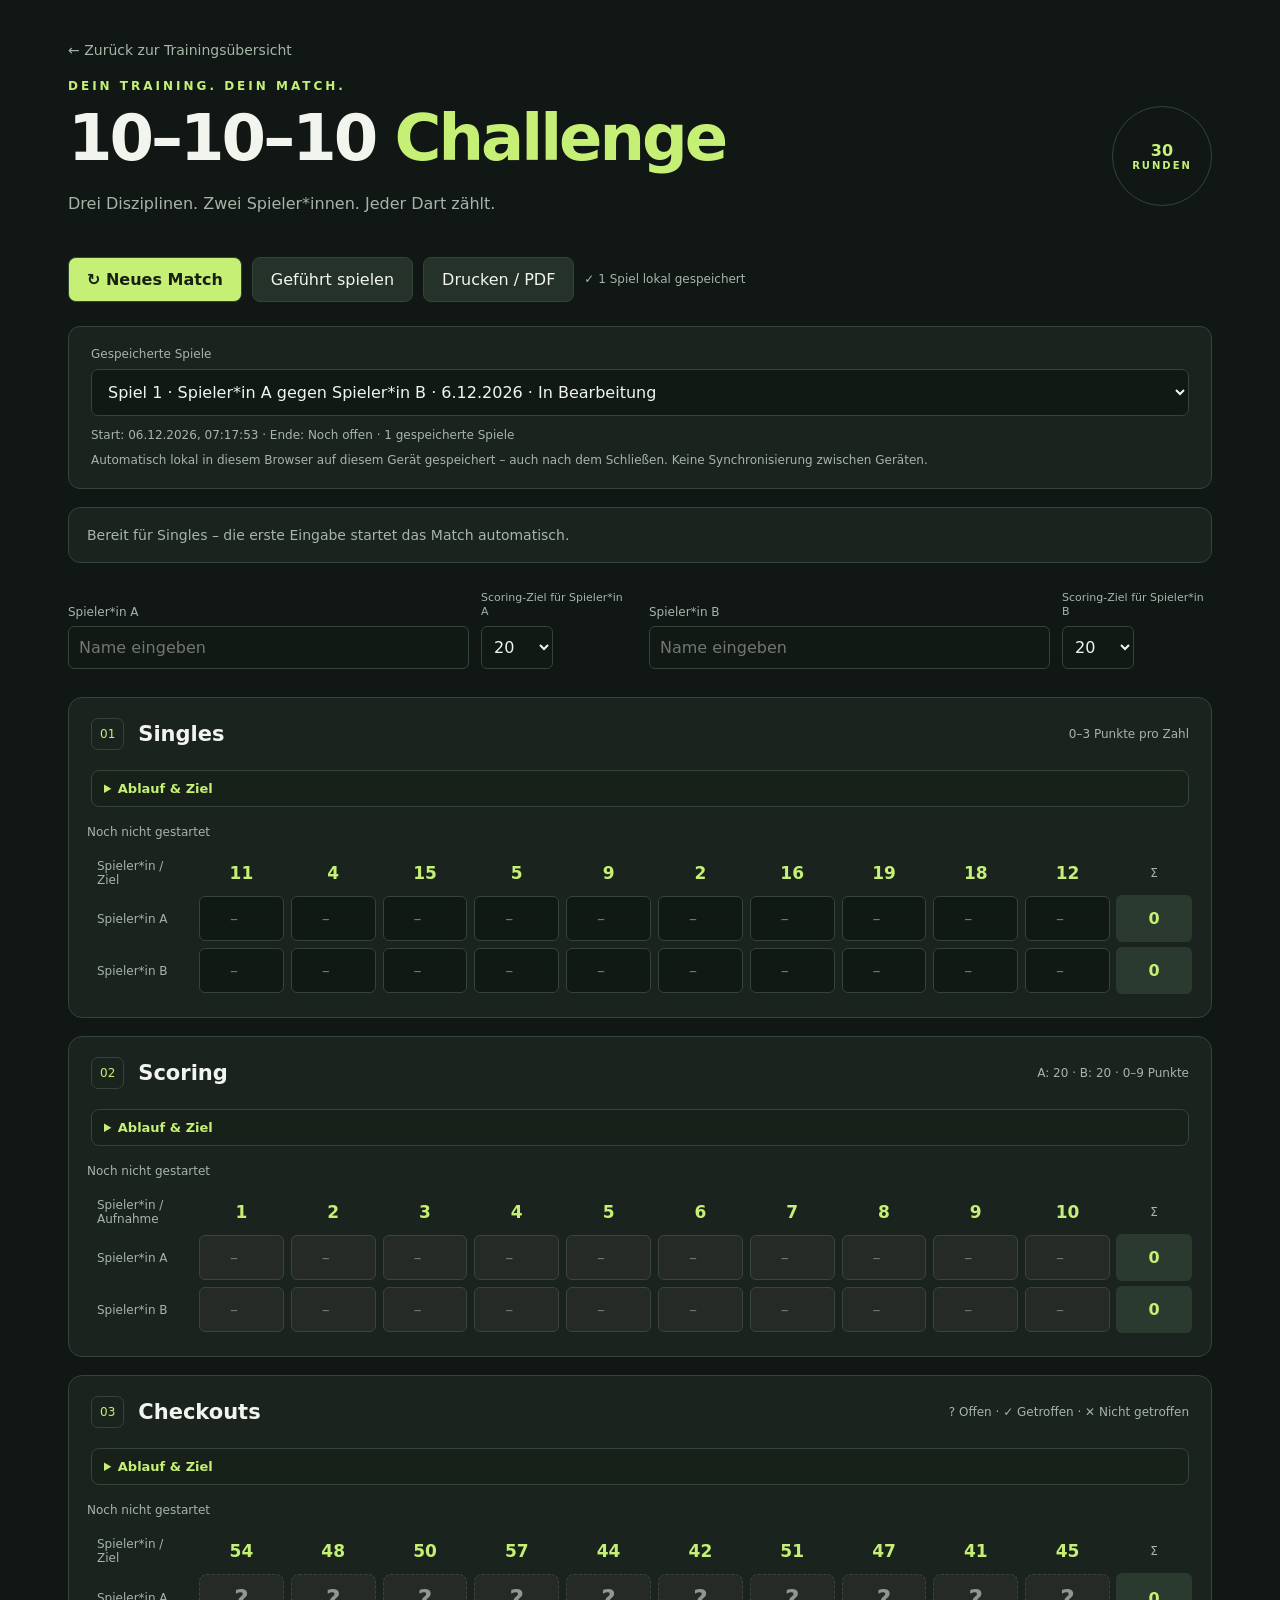
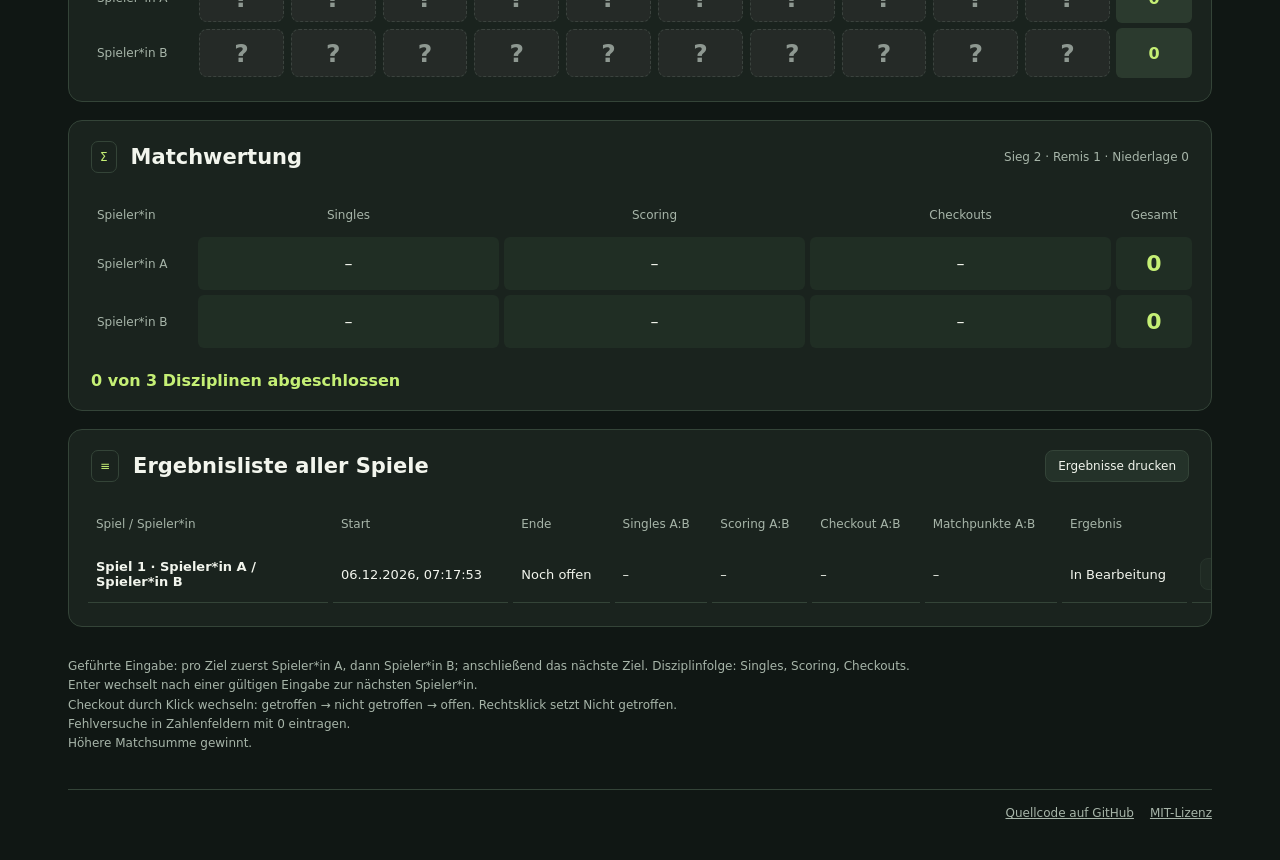
==== commit 6ab3df81: "feat: add guided 10-10-10 entry mode Co-authored-by: Copilot <223556219+Copilot@users.noreply.github" ====
--- a/trainings/10-10-10/index.html
+++ b/trainings/10-10-10/index.html
@@ -2,7 +2,7 @@
 <html lang="de"><head><meta charset="utf-8"><meta name="viewport" content="width=device-width,initial-scale=1"><title>10–10–10 · Darts Challenge</title><link rel="stylesheet" href="../../assets/css/training.css"></head><body><main>
 <nav class="page-nav" aria-label="Seitennavigation"><a class="back-link" href="../../index.html">← Zurück zur Trainingsübersicht</a></nav>
 <header><div><div class="eyebrow">DEIN TRAINING. DEIN MATCH.</div><h1>10–10–10 <span>Challenge</span></h1><p>Drei Disziplinen. Zwei Spieler*innen. Jeder Dart zählt.</p></div><div class="badge">30<small>RUNDEN</small></div></header>
-<div class="toolbar"><button class="primary" id="new">↻ Neues Match</button><button id="print">Drucken / PDF</button><span id="status" role="status" style="align-self:center;font-size:12px"></span></div>
+<div class="toolbar"><button class="primary" id="new">↻ Neues Match</button><button id="guided-open" type="button">Geführt spielen</button><button id="print">Drucken / PDF</button><span id="status" role="status" style="align-self:center;font-size:12px"></span></div>
 <div class="game-picker"><label for="game-list">Gespeicherte Spiele</label><select id="game-list"></select><p id="game-info"></p><small>Automatisch lokal in diesem Browser auf diesem Gerät gespeichert – auch nach dem Schließen. Keine Synchronisierung zwischen Geräten.</small></div>
 <div id="lifecycle-controls" aria-live="polite"></div>
 <div class="meta">
@@ -22,7 +22,17 @@
 </div>
 <div id="disciplines"></div>
 <section id="match-summary"><div class="section-head"><span class="num">Σ</span><h2>Matchwertung</h2><span class="hint">Sieg 2 · Remis 1 · Niederlage 0</span></div><div class="scroll"><table class="summary"><thead><tr><th>Spieler*in</th><th>Singles</th><th>Scoring</th><th>Checkouts</th><th>Gesamt</th></tr></thead><tbody id="summary"></tbody></table></div><div id="result" aria-live="polite"></div></section>
-<section id="results-list"><div class="section-head"><span class="num">≡</span><h2>Ergebnisliste aller Spiele</h2><button class="print-results-button" id="print-results" type="button">Ergebnisse drucken</button></div><div class="scroll"><table class="results-table"><thead><tr><th>Spiel / Spieler*in</th><th>Start</th><th>Ende</th><th>Singles A:B</th><th>Scoring A:B</th><th>Checkout A:B</th><th>Matchpunkte A:B</th><th>Ergebnis</th><th></th></tr></thead><tbody id="results-body"></tbody></table></div></section><div class="foot"><p>Enter wechselt nach einer gültigen Eingabe zur nächsten Spieler*in.<br>Checkout durch Klick wechseln: getroffen → nicht getroffen → offen. Rechtsklick setzt Nicht getroffen.<br>Fehlversuche in Zahlenfeldern mit 0 eintragen.<br>Höhere Matchsumme gewinnt.</p></div>
+<section id="results-list"><div class="section-head"><span class="num">≡</span><h2>Ergebnisliste aller Spiele</h2><button class="print-results-button" id="print-results" type="button">Ergebnisse drucken</button></div><div class="scroll"><table class="results-table"><thead><tr><th>Spiel / Spieler*in</th><th>Start</th><th>Ende</th><th>Singles A:B</th><th>Scoring A:B</th><th>Checkout A:B</th><th>Matchpunkte A:B</th><th>Ergebnis</th><th></th></tr></thead><tbody id="results-body"></tbody></table></div></section><div class="foot"><p>Geführte Eingabe: pro Ziel zuerst Spieler*in A, dann Spieler*in B; anschließend das nächste Ziel. Disziplinfolge: Singles, Scoring, Checkouts.<br>Enter wechselt nach einer gültigen Eingabe zur nächsten Spieler*in.<br>Checkout durch Klick wechseln: getroffen → nicht getroffen → offen. Rechtsklick setzt Nicht getroffen.<br>Fehlversuche in Zahlenfeldern mit 0 eintragen.<br>Höhere Matchsumme gewinnt.</p></div>
 <footer class="site-footer"><nav aria-label="Projektlinks"><a href="https://github.com/carlptr/darts-trainings" target="_blank" rel="noopener noreferrer">Quellcode auf GitHub</a><a href="https://github.com/carlptr/darts-trainings/blob/main/LICENSE" target="_blank" rel="noopener noreferrer">MIT-Lizenz</a></nav></footer>
 </main><dialog id="delete-dialog" aria-labelledby="delete-title"><h2 id="delete-title">Spiel wirklich löschen?</h2><p id="delete-description"></p><p>Das Spiel wird dauerhaft aus diesem Browser gelöscht.</p><p id="delete-error" role="alert"></p><div class="dialog-actions"><button id="delete-cancel" autofocus>Abbrechen</button><button id="delete-confirm" class="danger">Spiel löschen</button></div></dialog>
+<dialog id="guided-dialog" aria-labelledby="guided-title" aria-describedby="guided-context">
+<div class="guided-header"><div><p class="eyebrow">10–10–10 · GEFÜHRTES MATCH</p><h2 id="guided-title">Aufgabe</h2></div><button id="guided-close" type="button" aria-label="Geführtes Match schließen">Schließen</button></div>
+<p id="guided-context"></p>
+<div class="guided-progress"><progress id="guided-progress" max="60" value="0" aria-label="Matchfortschritt"></progress><span id="guided-progress-label"></span></div>
+<div class="guided-scores" aria-label="Zwischenstand dieser Disziplin"><div><span id="guided-name-a">Spieler*in A</span><strong id="guided-score-a">0</strong></div><div><span id="guided-name-b">Spieler*in B</span><strong id="guided-score-b">0</strong></div></div>
+<p id="guided-feedback" role="status" aria-live="polite"></p>
+<div id="guided-choices" class="guided-choices" role="group" aria-label="Wert für diese Aufgabe auswählen"></div>
+<div class="guided-actions"><button id="guided-back" type="button">← Zurück</button><div><button id="guided-correction-cancel" type="button" hidden>Korrektur abbrechen</button><button id="guided-correction-save" class="primary" type="button" hidden>Korrektur speichern</button><button id="guided-next" class="primary" type="button">Weiter →</button></div></div>
+<p class="guided-help">A und B wechseln sich pro Ziel ab. Zahlentasten wählen einen Wert, ←/→ navigieren, Escape schließt.</p>
+</dialog>
 <script src="../../assets/js/10-10-10.js"></script></body></html>
--- a/assets/css/training.css
+++ b/assets/css/training.css
@@ -13,3 +13,29 @@
 .score-input.locked,.checkout-symbol:disabled{background:#252a27!important;color:#8e9891!important;border-color:#3b433e!important;opacity:1!important}
 .checkout-symbol{appearance:none;cursor:pointer;min-width:45px}
 .meta{width:100%;grid-template-columns:repeat(2,minmax(0,1fr));align-items:start;gap:18px}.meta>.player-card{min-width:0}.player-card{display:grid;grid-template-columns:minmax(0,1fr) 150px;align-items:end;gap:12px;min-width:0}.player-name-field>label,.target-label{display:flex;align-items:flex-end;height:28px;margin:0 0 7px}.player-name{display:flex;align-items:center;min-width:0}.player-name input{flex:1;min-width:0;height:43px;margin:0}.target-field{display:flex;flex-direction:column;width:150px;min-width:0}.target-label{font-size:11px;line-height:14px;color:var(--muted);white-space:normal}.scoring-target-control{display:flex;align-items:center;gap:8px;height:43px;margin:0}.scoring-target-control select{font:inherit;color:#f2f5ed;background:#101914;border:1px solid var(--line);border-radius:6px;width:72px;height:43px;min-width:72px;padding:8px}.scoring-target-control select:disabled{color:#8e9891;background:#252a27;opacity:1}.player-card.is-player-data-editing{outline:1px solid var(--line);outline-offset:8px;border-radius:4px}#nameA:read-only,#nameB:read-only{background:#252a27;color:#a7b5a9}.player-data-actions{grid-column:1/-1;display:flex;justify-content:flex-end;gap:8px}.player-data-actions[hidden]{display:none}.player-data-actions button{padding:9px 14px}@media(max-width:650px){.meta{grid-template-columns:minmax(0,1fr)}.player-card{grid-template-columns:minmax(0,1fr) 140px}.target-field{width:140px}.player-data-actions{justify-content:stretch}.player-data-actions button{flex:1}}
+#guided-dialog{width:100vw;height:100vh;height:100dvh;max-width:none;max-height:none;margin:0;padding:clamp(18px,4vw,52px);border:0;border-radius:0;background:var(--bg);overflow:auto}
+#guided-dialog[open]{display:flex;flex-direction:column;gap:clamp(16px,3vh,28px)}
+#guided-dialog::backdrop{background:var(--bg)}
+.guided-header{display:flex;align-items:flex-start;justify-content:space-between;gap:20px;max-width:1100px;width:100%;margin:0 auto}
+.guided-header .eyebrow{margin:0;font-size:clamp(10px,1.3vw,14px)}
+.guided-header h2{margin-top:8px;font-size:clamp(30px,5vw,58px);line-height:1.1}
+.guided-header>button{min-width:120px;min-height:54px}
+#guided-context{max-width:1100px;width:100%;margin:0 auto;font-size:clamp(20px,3vw,34px);color:#f2f5ed}
+.guided-progress{max-width:1100px;width:100%;margin:0 auto;display:flex;align-items:center;gap:14px;color:var(--muted);font-size:14px}
+.guided-progress progress{width:100%;height:14px;accent-color:var(--green)}
+.guided-scores{max-width:1100px;width:100%;margin:0 auto;display:grid;grid-template-columns:1fr 1fr;gap:14px}
+.guided-scores>div{display:flex;align-items:center;justify-content:space-between;gap:12px;padding:14px 20px;border:1px solid var(--line);border-radius:10px;background:var(--card);font-size:clamp(16px,2.4vw,26px)}
+.guided-scores strong{color:var(--green);font-size:clamp(24px,4vw,42px)}
+#guided-feedback{max-width:1100px;width:100%;min-height:24px;margin:0 auto;font-size:14px}
+.guided-choices{max-width:1100px;width:100%;margin:0 auto;display:grid;grid-template-columns:repeat(5,minmax(0,1fr));gap:clamp(8px,2vw,18px)}
+.guided-choices.rtw{grid-template-columns:repeat(4,minmax(0,1fr))}
+.guided-choices.checkout{grid-template-columns:repeat(2,minmax(0,1fr))}
+.guided-choices button{min-height:clamp(76px,14vh,150px);padding:10px;font-size:clamp(24px,4vw,50px);font-weight:800}
+.guided-choices.checkout button{font-size:clamp(18px,3vw,34px)}
+.guided-choices button[aria-pressed=true]{background:var(--green);border-color:var(--green);color:#172011}
+.guided-choices button:disabled{opacity:.55;cursor:default}
+.guided-actions{max-width:1100px;width:100%;margin:0 auto;display:flex;align-items:center;justify-content:space-between;gap:12px}
+.guided-actions>div{display:flex;gap:10px}
+.guided-actions button{min-height:54px}
+.guided-help{max-width:1100px;width:100%;margin:0 auto;font-size:13px}
+@media(max-width:600px){#guided-dialog{padding:16px;gap:16px}.guided-header>button{min-width:0;padding:10px}.guided-scores>div{padding:10px 12px}.guided-choices{gap:8px}.guided-choices button{min-height:72px;padding:6px}.guided-actions button{padding:10px 12px}.guided-actions>div{gap:6px}.guided-help{margin-top:auto}}
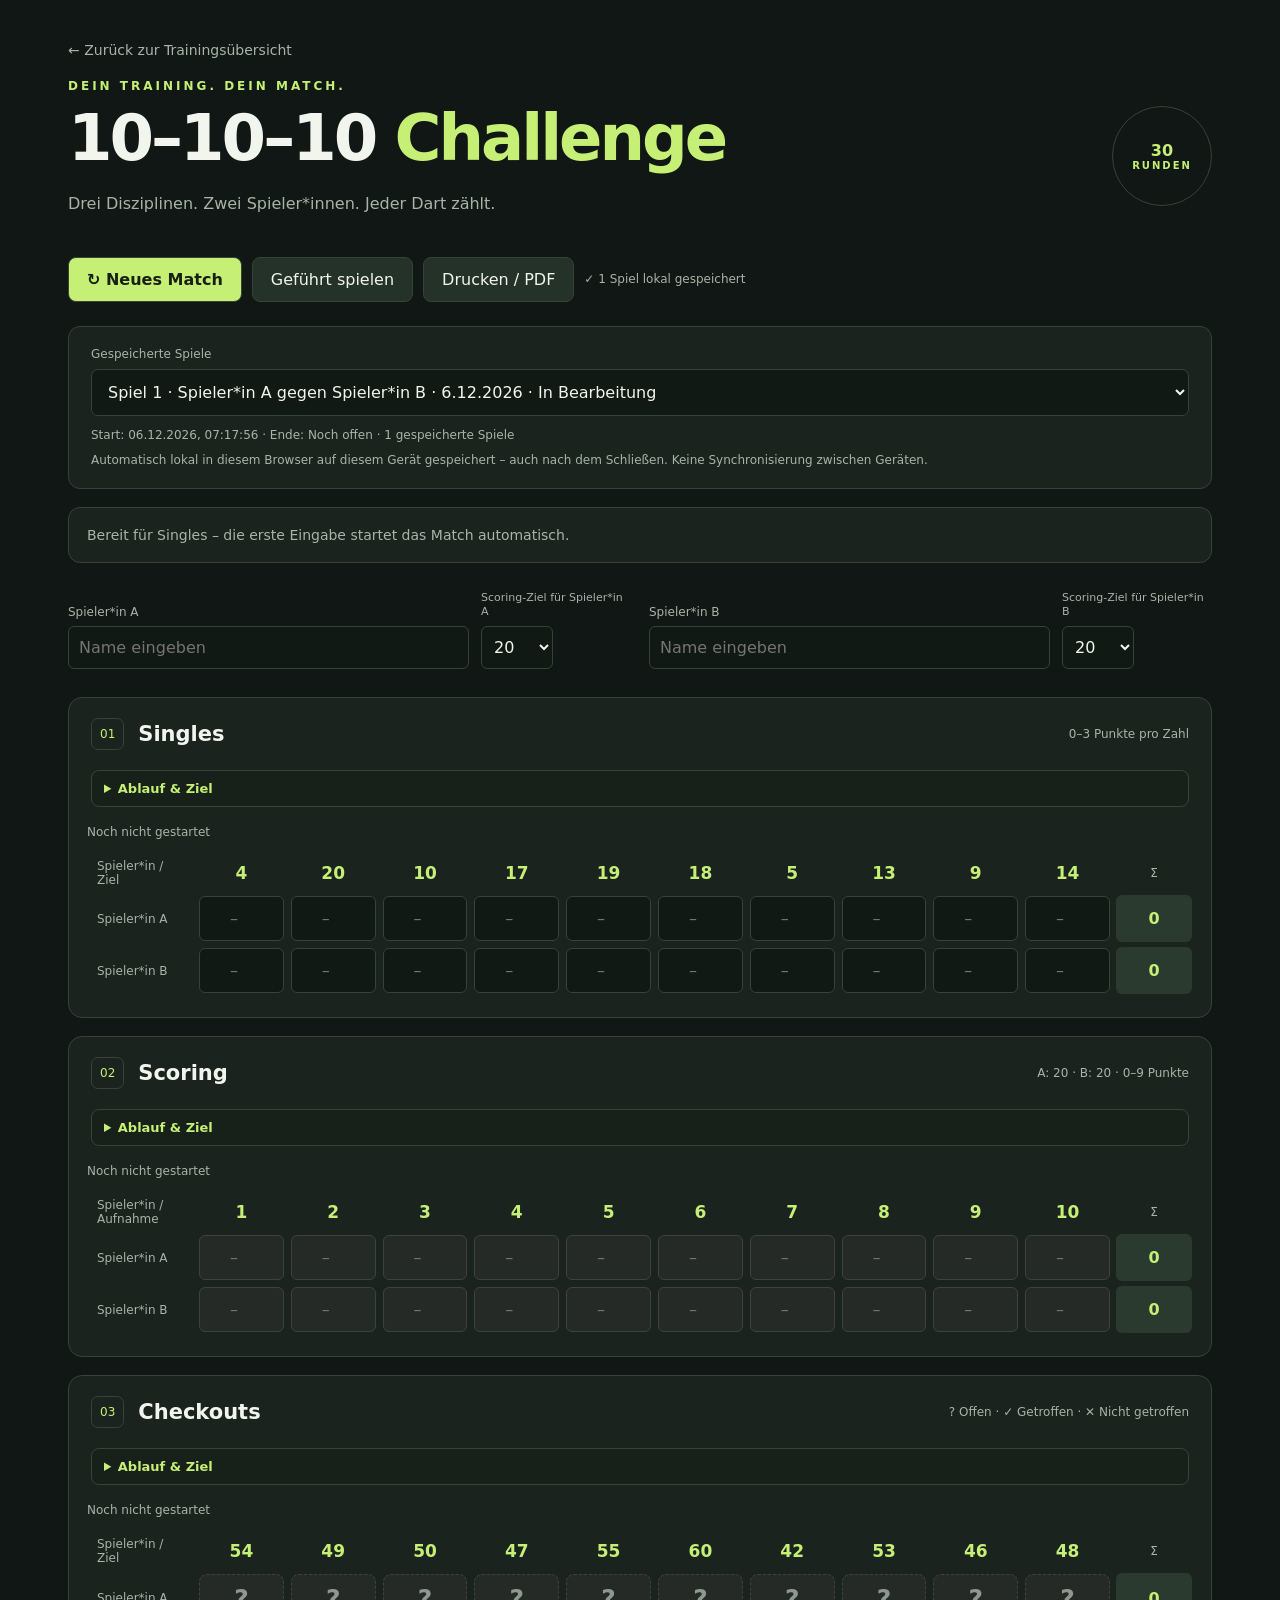
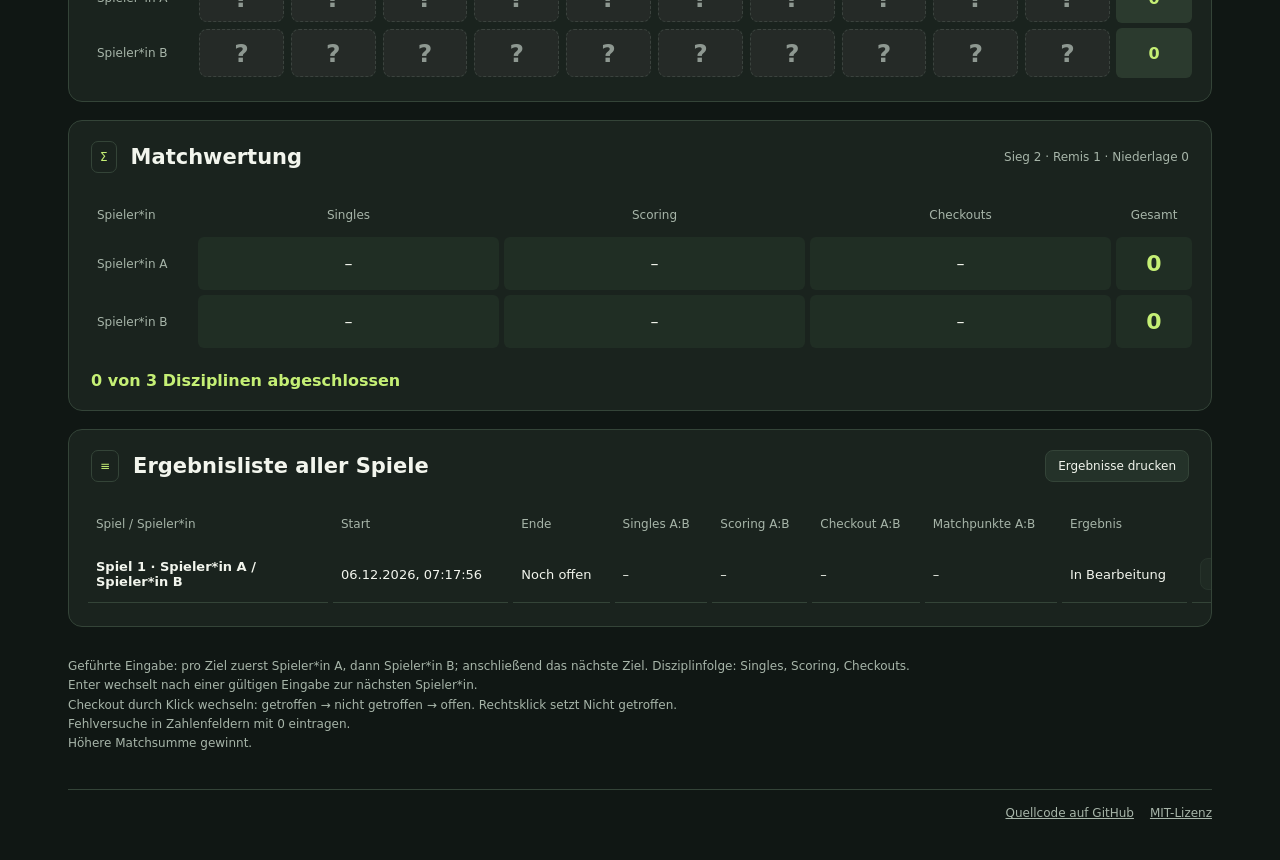
==== commit 1a12a078: "refine guided player and task progress display Co-authored-by: Copilot <223556219+Copilot@users.nore" ====
--- a/trainings/10-10-10/index.html
+++ b/trainings/10-10-10/index.html
@@ -28,8 +28,11 @@
 <dialog id="guided-dialog" aria-labelledby="guided-title" aria-describedby="guided-context">
 <div class="guided-header"><div><p class="eyebrow">10–10–10 · GEFÜHRTES MATCH</p><h2 id="guided-title">Aufgabe</h2></div><button id="guided-close" type="button" aria-label="Geführtes Match schließen">Schließen</button></div>
 <p id="guided-context"></p>
-<div class="guided-progress"><progress id="guided-progress" max="60" value="0" aria-label="Matchfortschritt"></progress><span id="guided-progress-label"></span></div>
-<div class="guided-scores" aria-label="Zwischenstand dieser Disziplin"><div><span id="guided-name-a">Spieler*in A</span><strong id="guided-score-a">0</strong></div><div><span id="guided-name-b">Spieler*in B</span><strong id="guided-score-b">0</strong></div></div>
+<div class="guided-progress"><progress id="guided-progress" max="10" value="0" aria-label="Fortschritt in dieser Disziplin"></progress><span id="guided-progress-label"></span></div>
+<div class="guided-scores" aria-label="Zwischenstand und letzte Eingabe dieser Disziplin">
+<div class="guided-player" id="guided-player-a"><div class="guided-player-meta"><div class="guided-player-heading"><span id="guided-name-a">Spieler*in A</span><span id="guided-turn-a" class="guided-turn" hidden>Am Zug</span></div><small>Vorherige Eingabe: <strong id="guided-previous-a">–</strong></small></div><strong id="guided-score-a" class="guided-total">0</strong></div>
+<div class="guided-player" id="guided-player-b"><div class="guided-player-meta"><div class="guided-player-heading"><span id="guided-name-b">Spieler*in B</span><span id="guided-turn-b" class="guided-turn" hidden>Am Zug</span></div><small>Vorherige Eingabe: <strong id="guided-previous-b">–</strong></small></div><strong id="guided-score-b" class="guided-total">0</strong></div>
+</div>
 <p id="guided-feedback" role="status" aria-live="polite"></p>
 <div id="guided-choices" class="guided-choices" role="group" aria-label="Wert für diese Aufgabe auswählen"></div>
 <div class="guided-actions"><button id="guided-back" type="button">← Zurück</button><div><button id="guided-correction-cancel" type="button" hidden>Korrektur abbrechen</button><button id="guided-correction-save" class="primary" type="button" hidden>Korrektur speichern</button><button id="guided-next" class="primary" type="button">Weiter →</button></div></div>
--- a/assets/css/training.css
+++ b/assets/css/training.css
@@ -24,8 +24,14 @@
 .guided-progress{max-width:1100px;width:100%;margin:0 auto;display:flex;align-items:center;gap:14px;color:var(--muted);font-size:14px}
 .guided-progress progress{width:100%;height:14px;accent-color:var(--green)}
 .guided-scores{max-width:1100px;width:100%;margin:0 auto;display:grid;grid-template-columns:1fr 1fr;gap:14px}
-.guided-scores>div{display:flex;align-items:center;justify-content:space-between;gap:12px;padding:14px 20px;border:1px solid var(--line);border-radius:10px;background:var(--card);font-size:clamp(16px,2.4vw,26px)}
-.guided-scores strong{color:var(--green);font-size:clamp(24px,4vw,42px)}
+.guided-player{display:grid;grid-template-columns:minmax(0,1fr) auto;align-items:center;gap:12px;padding:14px 20px;border:1px solid var(--line);border-radius:10px;background:var(--card);font-size:clamp(16px,2.4vw,26px)}
+.guided-player.is-active{background:#26382b;border-color:var(--green);box-shadow:0 0 0 2px var(--green)}
+.guided-player-meta small{display:block;margin-top:6px;color:var(--muted);font-size:clamp(11px,1.4vw,15px)}
+.guided-player-meta small strong{color:#f2f5ed;font-size:1em}
+.guided-player-heading{display:flex;align-items:center;gap:10px}
+.guided-turn{padding:4px 8px;border-radius:20px;background:var(--green);color:#172011;font-size:11px;font-weight:800;white-space:nowrap}
+.guided-turn[hidden]{display:none}
+.guided-scores .guided-total{color:var(--green);font-size:clamp(24px,4vw,42px)}
 #guided-feedback{max-width:1100px;width:100%;min-height:24px;margin:0 auto;font-size:14px}
 .guided-choices{max-width:1100px;width:100%;margin:0 auto;display:grid;grid-template-columns:repeat(5,minmax(0,1fr));gap:clamp(8px,2vw,18px)}
 .guided-choices.rtw{grid-template-columns:repeat(4,minmax(0,1fr))}
@@ -38,4 +44,4 @@
 .guided-actions>div{display:flex;gap:10px}
 .guided-actions button{min-height:54px}
 .guided-help{max-width:1100px;width:100%;margin:0 auto;font-size:13px}
-@media(max-width:600px){#guided-dialog{padding:16px;gap:16px}.guided-header>button{min-width:0;padding:10px}.guided-scores>div{padding:10px 12px}.guided-choices{gap:8px}.guided-choices button{min-height:72px;padding:6px}.guided-actions button{padding:10px 12px}.guided-actions>div{gap:6px}.guided-help{margin-top:auto}}
+@media(max-width:600px){#guided-dialog{padding:16px;gap:16px}.guided-header>button{min-width:0;padding:10px}.guided-player{padding:10px 12px}.guided-player-heading{flex-wrap:wrap;gap:6px}.guided-turn{font-size:10px}.guided-choices{gap:8px}.guided-choices button{min-height:72px;padding:6px}.guided-actions button{padding:10px 12px}.guided-actions>div{gap:6px}.guided-help{margin-top:auto}}
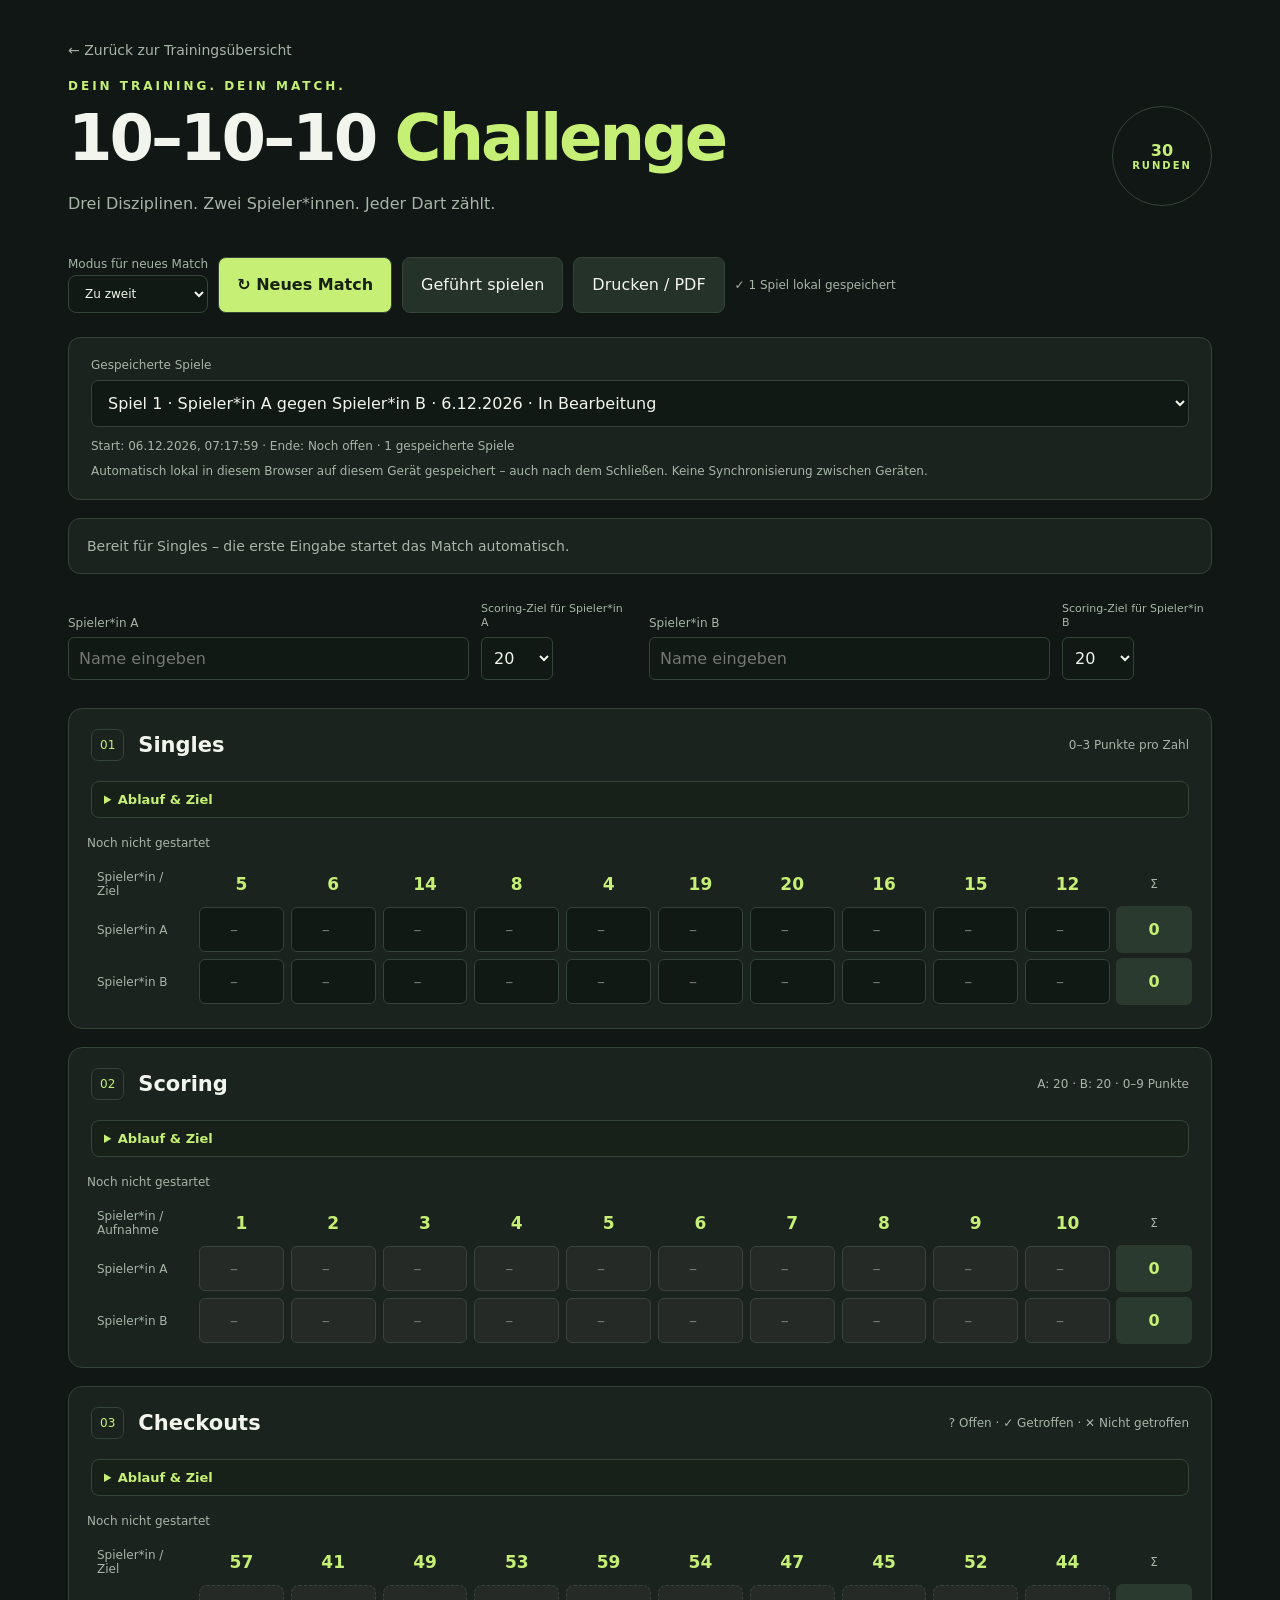
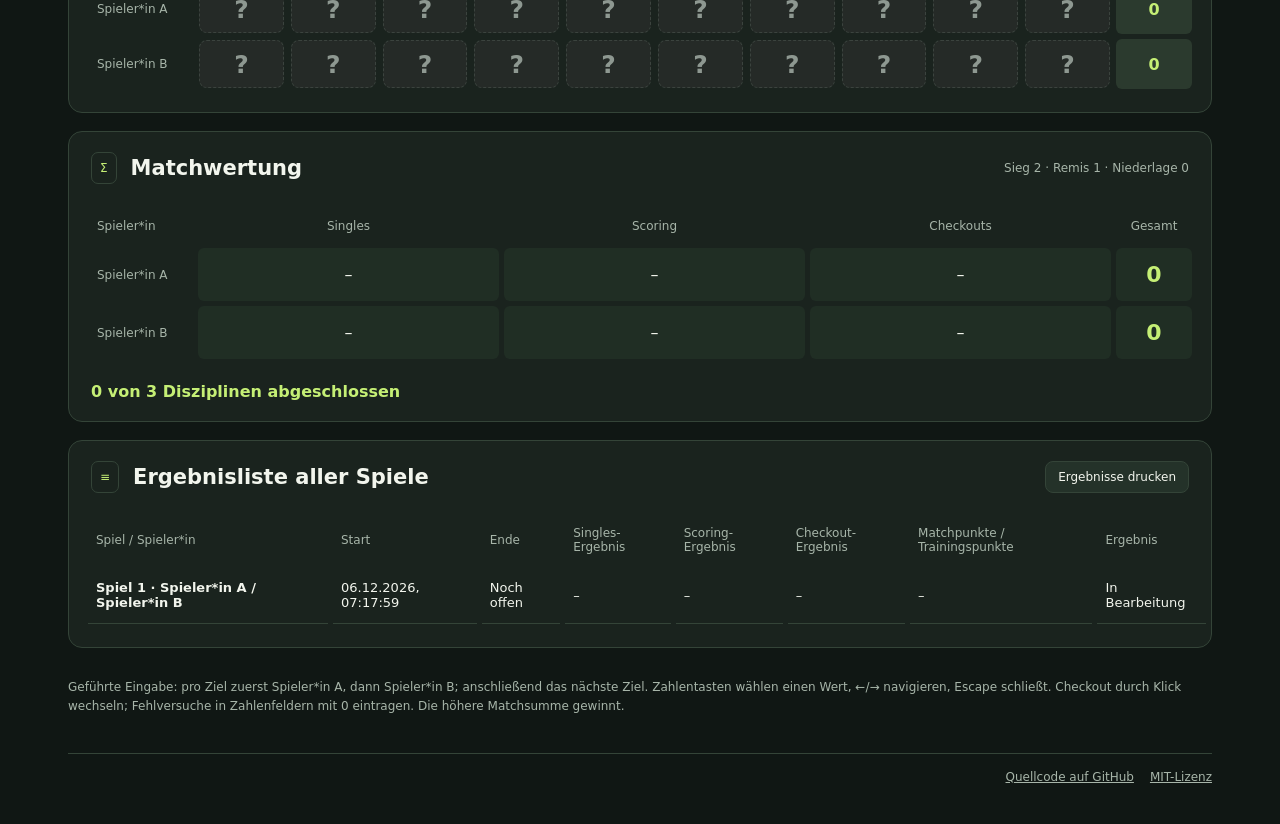
==== commit 30161b5a: "feat: add solo mode to 10-10-10 Co-authored-by: Copilot <223556219+Copilot@users.noreply.github.com>" ====
--- a/trainings/10-10-10/index.html
+++ b/trainings/10-10-10/index.html
@@ -1,8 +1,8 @@
 <!doctype html>
 <html lang="de"><head><meta charset="utf-8"><meta name="viewport" content="width=device-width,initial-scale=1"><title>10–10–10 · Darts Challenge</title><link rel="stylesheet" href="../../assets/css/training.css"></head><body><main>
 <nav class="page-nav" aria-label="Seitennavigation"><a class="back-link" href="../../index.html">← Zurück zur Trainingsübersicht</a></nav>
-<header><div><div class="eyebrow">DEIN TRAINING. DEIN MATCH.</div><h1>10–10–10 <span>Challenge</span></h1><p>Drei Disziplinen. Zwei Spieler*innen. Jeder Dart zählt.</p></div><div class="badge">30<small>RUNDEN</small></div></header>
-<div class="toolbar"><button class="primary" id="new">↻ Neues Match</button><button id="guided-open" type="button">Geführt spielen</button><button id="print">Drucken / PDF</button><span id="status" role="status" style="align-self:center;font-size:12px"></span></div>
+<header><div><div class="eyebrow">DEIN TRAINING. DEIN MATCH.</div><h1>10–10–10 <span>Challenge</span></h1><p id="match-description">Drei Disziplinen. Zwei Spieler*innen. Jeder Dart zählt.</p></div><div class="badge">30<small>RUNDEN</small></div></header>
+<div class="toolbar"><label for="new-game-mode">Modus für neues Match<select id="new-game-mode"><option value="duo">Zu zweit</option><option value="solo">Einzelspieler</option></select></label><button class="primary" id="new">↻ Neues Match</button><button id="guided-open" type="button">Geführt spielen</button><button id="print">Drucken / PDF</button><span id="status" role="status" style="align-self:center;font-size:12px"></span></div>
 <div class="game-picker"><label for="game-list">Gespeicherte Spiele</label><select id="game-list"></select><p id="game-info"></p><small>Automatisch lokal in diesem Browser auf diesem Gerät gespeichert – auch nach dem Schließen. Keine Synchronisierung zwischen Geräten.</small></div>
 <div id="lifecycle-controls" aria-live="polite"></div>
 <div class="meta">
@@ -22,7 +22,7 @@
 </div>
 <div id="disciplines"></div>
 <section id="match-summary"><div class="section-head"><span class="num">Σ</span><h2>Matchwertung</h2><span class="hint">Sieg 2 · Remis 1 · Niederlage 0</span></div><div class="scroll"><table class="summary"><thead><tr><th>Spieler*in</th><th>Singles</th><th>Scoring</th><th>Checkouts</th><th>Gesamt</th></tr></thead><tbody id="summary"></tbody></table></div><div id="result" aria-live="polite"></div></section>
-<section id="results-list"><div class="section-head"><span class="num">≡</span><h2>Ergebnisliste aller Spiele</h2><button class="print-results-button" id="print-results" type="button">Ergebnisse drucken</button></div><div class="scroll"><table class="results-table"><thead><tr><th>Spiel / Spieler*in</th><th>Start</th><th>Ende</th><th>Singles A:B</th><th>Scoring A:B</th><th>Checkout A:B</th><th>Matchpunkte A:B</th><th>Ergebnis</th><th></th></tr></thead><tbody id="results-body"></tbody></table></div></section><div class="foot"><p>Geführte Eingabe: pro Ziel zuerst Spieler*in A, dann Spieler*in B; anschließend das nächste Ziel. Disziplinfolge: Singles, Scoring, Checkouts.<br>Enter wechselt nach einer gültigen Eingabe zur nächsten Spieler*in.<br>Checkout durch Klick wechseln: getroffen → nicht getroffen → offen. Rechtsklick setzt Nicht getroffen.<br>Fehlversuche in Zahlenfeldern mit 0 eintragen.<br>Höhere Matchsumme gewinnt.</p></div>
+<section id="results-list"><div class="section-head"><span class="num">≡</span><h2>Ergebnisliste aller Spiele</h2><button class="print-results-button" id="print-results" type="button">Ergebnisse drucken</button></div><div class="scroll"><table class="results-table"><thead><tr><th>Spiel / Spieler*in</th><th>Start</th><th>Ende</th><th>Singles-Ergebnis</th><th>Scoring-Ergebnis</th><th>Checkout-Ergebnis</th><th>Matchpunkte / Trainingspunkte</th><th>Ergebnis</th><th></th></tr></thead><tbody id="results-body"></tbody></table></div></section><div class="foot"><p id="entry-help">Geführte Eingabe: pro Ziel zuerst Spieler*in A, dann Spieler*in B; anschließend das nächste Ziel. Disziplinfolge: Singles, Scoring, Checkouts.<br>Enter wechselt nach einer gültigen Eingabe zur nächsten Spieler*in.<br>Checkout durch Klick wechseln: getroffen → nicht getroffen → offen. Rechtsklick setzt Nicht getroffen.<br>Fehlversuche in Zahlenfeldern mit 0 eintragen.<br>Höhere Matchsumme gewinnt.</p></div>
 <footer class="site-footer"><nav aria-label="Projektlinks"><a href="https://github.com/carlptr/darts-trainings" target="_blank" rel="noopener noreferrer">Quellcode auf GitHub</a><a href="https://github.com/carlptr/darts-trainings/blob/main/LICENSE" target="_blank" rel="noopener noreferrer">MIT-Lizenz</a></nav></footer>
 </main><dialog id="delete-dialog" aria-labelledby="delete-title"><h2 id="delete-title">Spiel wirklich löschen?</h2><p id="delete-description"></p><p>Das Spiel wird dauerhaft aus diesem Browser gelöscht.</p><p id="delete-error" role="alert"></p><div class="dialog-actions"><button id="delete-cancel" autofocus>Abbrechen</button><button id="delete-confirm" class="danger">Spiel löschen</button></div></dialog>
 <dialog id="guided-dialog" aria-labelledby="guided-title" aria-describedby="guided-context">
@@ -36,6 +36,6 @@
 <p id="guided-feedback" role="status" aria-live="polite"></p>
 <div id="guided-choices" class="guided-choices" role="group" aria-label="Wert für diese Aufgabe auswählen"></div>
 <div class="guided-actions"><button id="guided-back" type="button">← Zurück</button><div><button id="guided-correction-cancel" type="button" hidden>Korrektur abbrechen</button><button id="guided-correction-save" class="primary" type="button" hidden>Korrektur speichern</button><button id="guided-next" class="primary" type="button">Weiter →</button></div></div>
-<p class="guided-help">A und B wechseln sich pro Ziel ab. Zahlentasten wählen einen Wert, ←/→ navigieren, Escape schließt.</p>
+<p id="guided-help" class="guided-help">A und B wechseln sich pro Ziel ab. Zahlentasten wählen einen Wert, ←/→ navigieren, Escape schließt.</p>
 </dialog>
 <script src="../../assets/js/10-10-10.js"></script></body></html>
--- a/assets/css/training.css
+++ b/assets/css/training.css
@@ -12,6 +12,12 @@
 .checkout-select{appearance:none;min-width:0!important;width:100%;padding:8px 0!important;text-align:center;font-size:21px!important;font-weight:800}.checkout-select:disabled{opacity:1;color:var(--muted)}@media print{.checkout-select{font-size:11px!important;padding:4px 0!important;color:black!important;background:white!important}}
 .score-input.locked,.checkout-symbol:disabled{background:#252a27!important;color:#8e9891!important;border-color:#3b433e!important;opacity:1!important}
 .checkout-symbol{appearance:none;cursor:pointer;min-width:45px}
+.toolbar label{display:flex;flex-direction:column;justify-content:center;gap:4px;font-size:12px}
+#new-game-mode{font:inherit;color:#f2f5ed;background:#101914;border:1px solid var(--line);border-radius:8px;padding:10px 12px}
+#new-game-mode:focus-visible{outline:3px solid var(--green);outline-offset:2px}
+.player-card[hidden],.guided-player[hidden]{display:none}
+.meta.is-solo{grid-template-columns:minmax(0,1fr)}
+.guided-scores.is-solo{grid-template-columns:minmax(0,1fr)}
 .meta{width:100%;grid-template-columns:repeat(2,minmax(0,1fr));align-items:start;gap:18px}.meta>.player-card{min-width:0}.player-card{display:grid;grid-template-columns:minmax(0,1fr) 150px;align-items:end;gap:12px;min-width:0}.player-name-field>label,.target-label{display:flex;align-items:flex-end;height:28px;margin:0 0 7px}.player-name{display:flex;align-items:center;min-width:0}.player-name input{flex:1;min-width:0;height:43px;margin:0}.target-field{display:flex;flex-direction:column;width:150px;min-width:0}.target-label{font-size:11px;line-height:14px;color:var(--muted);white-space:normal}.scoring-target-control{display:flex;align-items:center;gap:8px;height:43px;margin:0}.scoring-target-control select{font:inherit;color:#f2f5ed;background:#101914;border:1px solid var(--line);border-radius:6px;width:72px;height:43px;min-width:72px;padding:8px}.scoring-target-control select:disabled{color:#8e9891;background:#252a27;opacity:1}.player-card.is-player-data-editing{outline:1px solid var(--line);outline-offset:8px;border-radius:4px}#nameA:read-only,#nameB:read-only{background:#252a27;color:#a7b5a9}.player-data-actions{grid-column:1/-1;display:flex;justify-content:flex-end;gap:8px}.player-data-actions[hidden]{display:none}.player-data-actions button{padding:9px 14px}@media(max-width:650px){.meta{grid-template-columns:minmax(0,1fr)}.player-card{grid-template-columns:minmax(0,1fr) 140px}.target-field{width:140px}.player-data-actions{justify-content:stretch}.player-data-actions button{flex:1}}
 #guided-dialog{width:100vw;height:100vh;height:100dvh;max-width:none;max-height:none;margin:0;padding:clamp(18px,4vw,52px);border:0;border-radius:0;background:var(--bg);overflow:auto}
 #guided-dialog[open]{display:flex;flex-direction:column;gap:clamp(16px,3vh,28px)}
@@ -22,7 +28,8 @@
 .guided-header>button{min-width:120px;min-height:54px}
 #guided-context{max-width:1100px;width:100%;margin:0 auto;font-size:clamp(20px,3vw,34px);color:#f2f5ed}
 .guided-progress{max-width:1100px;width:100%;margin:0 auto;display:flex;align-items:center;gap:14px;color:var(--muted);font-size:14px}
-.guided-progress progress{width:100%;height:14px;accent-color:var(--green)}
+.guided-progress progress{flex:1 1 auto;width:auto;min-width:0;height:14px;accent-color:var(--green)}
+.guided-progress span{flex:0 0 auto;white-space:nowrap}
 .guided-scores{max-width:1100px;width:100%;margin:0 auto;display:grid;grid-template-columns:1fr 1fr;gap:14px}
 .guided-player{display:grid;grid-template-columns:minmax(0,1fr) auto;align-items:center;gap:12px;padding:14px 20px;border:1px solid var(--line);border-radius:10px;background:var(--card);font-size:clamp(16px,2.4vw,26px)}
 .guided-player.is-active{background:#26382b;border-color:var(--green);box-shadow:0 0 0 2px var(--green)}
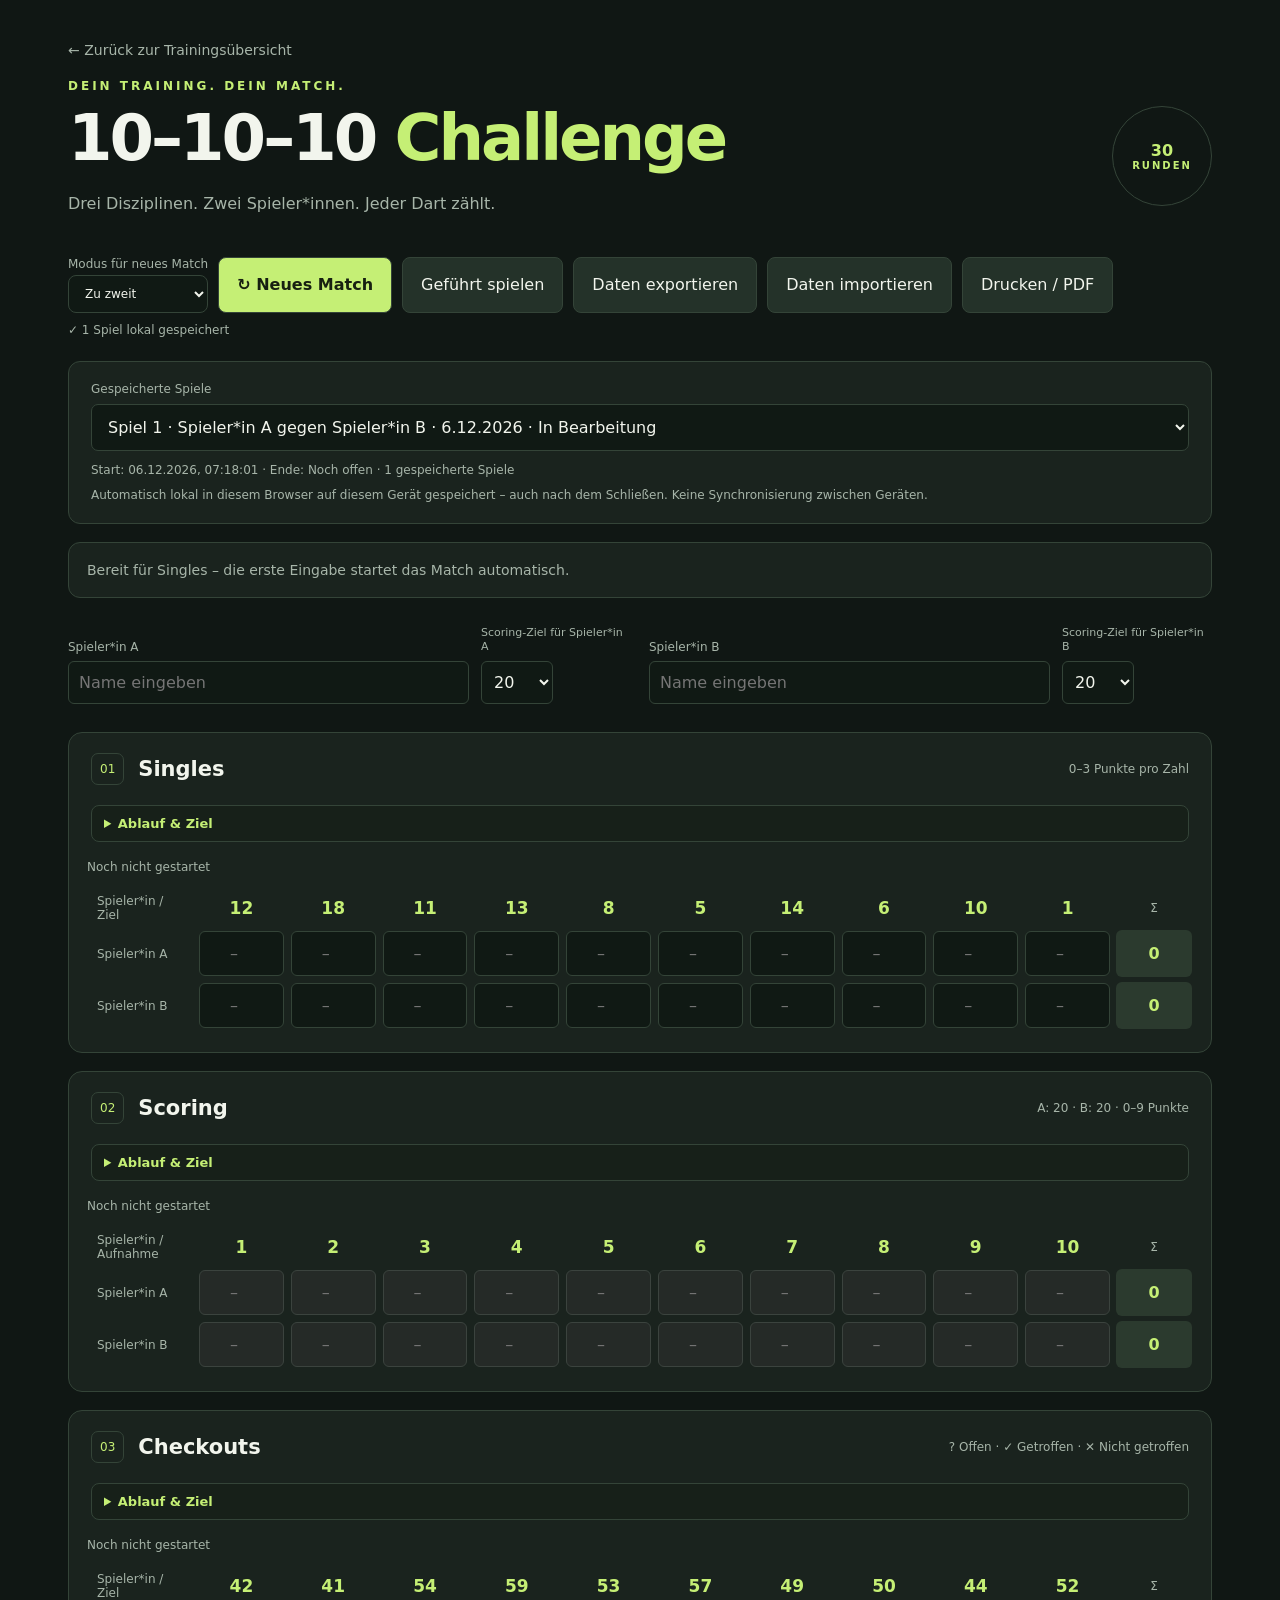
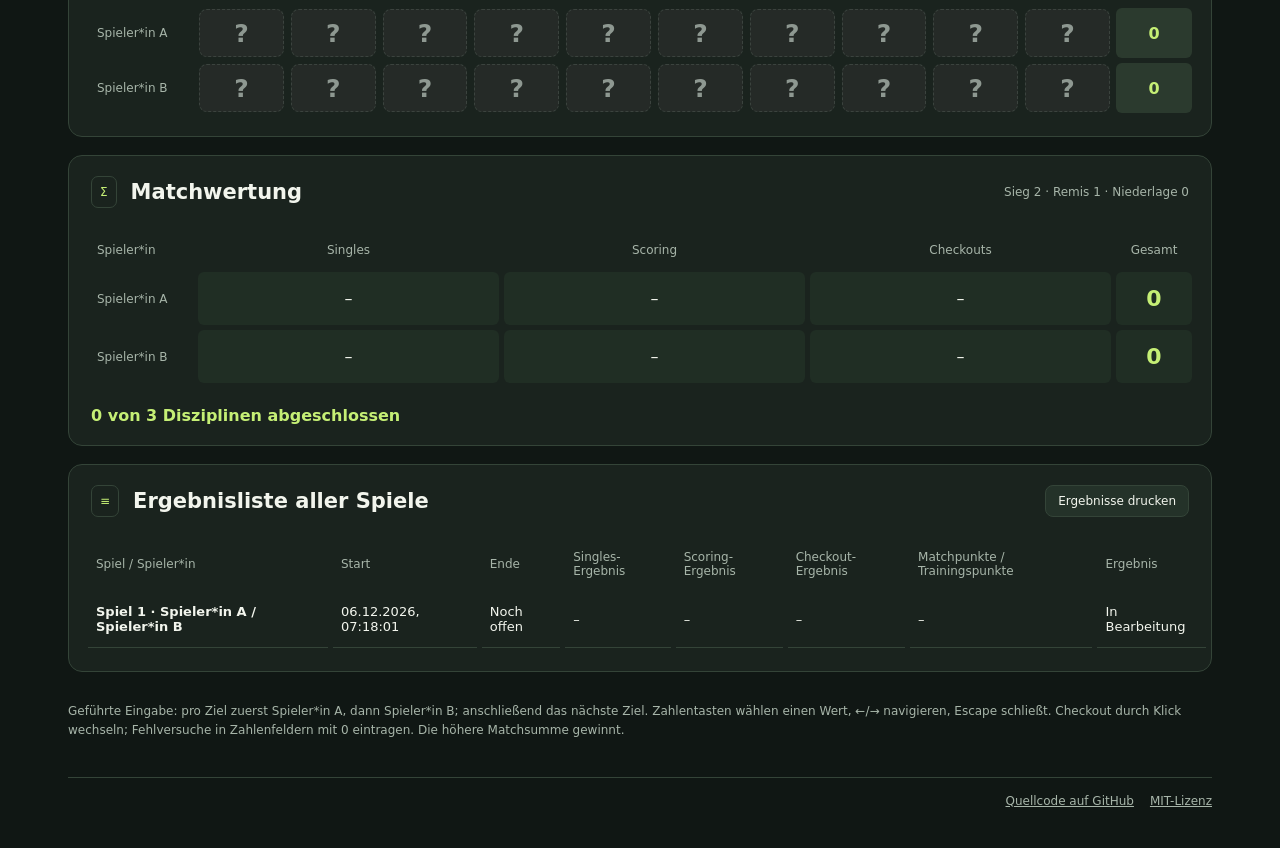
==== commit d6e0ad32: "feat: add JSON export and import Co-authored-by: Copilot <223556219+Copilot@users.noreply.github.com" ====
--- a/trainings/10-10-10/index.html
+++ b/trainings/10-10-10/index.html
@@ -2,7 +2,7 @@
 <html lang="de"><head><meta charset="utf-8"><meta name="viewport" content="width=device-width,initial-scale=1"><title>10–10–10 · Darts Challenge</title><link rel="stylesheet" href="../../assets/css/training.css"></head><body><main>
 <nav class="page-nav" aria-label="Seitennavigation"><a class="back-link" href="../../index.html">← Zurück zur Trainingsübersicht</a></nav>
 <header><div><div class="eyebrow">DEIN TRAINING. DEIN MATCH.</div><h1>10–10–10 <span>Challenge</span></h1><p id="match-description">Drei Disziplinen. Zwei Spieler*innen. Jeder Dart zählt.</p></div><div class="badge">30<small>RUNDEN</small></div></header>
-<div class="toolbar"><label for="new-game-mode">Modus für neues Match<select id="new-game-mode"><option value="duo">Zu zweit</option><option value="solo">Einzelspieler</option></select></label><button class="primary" id="new">↻ Neues Match</button><button id="guided-open" type="button">Geführt spielen</button><button id="print">Drucken / PDF</button><span id="status" role="status" style="align-self:center;font-size:12px"></span></div>
+<div class="toolbar"><label for="new-game-mode">Modus für neues Match<select id="new-game-mode"><option value="duo">Zu zweit</option><option value="solo">Einzelspieler</option></select></label><button class="primary" id="new">↻ Neues Match</button><button id="guided-open" type="button">Geführt spielen</button><button id="export-data" type="button">Daten exportieren</button><button id="import-open" type="button">Daten importieren</button><input id="import-file" type="file" accept=".json,application/json" hidden><button id="print">Drucken / PDF</button><span id="status" role="status" style="align-self:center;font-size:12px"></span></div>
 <div class="game-picker"><label for="game-list">Gespeicherte Spiele</label><select id="game-list"></select><p id="game-info"></p><small>Automatisch lokal in diesem Browser auf diesem Gerät gespeichert – auch nach dem Schließen. Keine Synchronisierung zwischen Geräten.</small></div>
 <div id="lifecycle-controls" aria-live="polite"></div>
 <div class="meta">
@@ -25,6 +25,7 @@
 <section id="results-list"><div class="section-head"><span class="num">≡</span><h2>Ergebnisliste aller Spiele</h2><button class="print-results-button" id="print-results" type="button">Ergebnisse drucken</button></div><div class="scroll"><table class="results-table"><thead><tr><th>Spiel / Spieler*in</th><th>Start</th><th>Ende</th><th>Singles-Ergebnis</th><th>Scoring-Ergebnis</th><th>Checkout-Ergebnis</th><th>Matchpunkte / Trainingspunkte</th><th>Ergebnis</th><th></th></tr></thead><tbody id="results-body"></tbody></table></div></section><div class="foot"><p id="entry-help">Geführte Eingabe: pro Ziel zuerst Spieler*in A, dann Spieler*in B; anschließend das nächste Ziel. Disziplinfolge: Singles, Scoring, Checkouts.<br>Enter wechselt nach einer gültigen Eingabe zur nächsten Spieler*in.<br>Checkout durch Klick wechseln: getroffen → nicht getroffen → offen. Rechtsklick setzt Nicht getroffen.<br>Fehlversuche in Zahlenfeldern mit 0 eintragen.<br>Höhere Matchsumme gewinnt.</p></div>
 <footer class="site-footer"><nav aria-label="Projektlinks"><a href="https://github.com/carlptr/darts-trainings" target="_blank" rel="noopener noreferrer">Quellcode auf GitHub</a><a href="https://github.com/carlptr/darts-trainings/blob/main/LICENSE" target="_blank" rel="noopener noreferrer">MIT-Lizenz</a></nav></footer>
 </main><dialog id="delete-dialog" aria-labelledby="delete-title"><h2 id="delete-title">Spiel wirklich löschen?</h2><p id="delete-description"></p><p>Das Spiel wird dauerhaft aus diesem Browser gelöscht.</p><p id="delete-error" role="alert"></p><div class="dialog-actions"><button id="delete-cancel" autofocus>Abbrechen</button><button id="delete-confirm" class="danger">Spiel löschen</button></div></dialog>
+<dialog id="import-dialog" aria-labelledby="import-title" aria-describedby="import-summary"><h2 id="import-title">Spieldaten importieren</h2><p id="import-summary" role="status" aria-live="polite">Backup-Datei wird geprüft …</p><p id="import-error" role="alert"></p><div class="dialog-actions"><button id="import-cancel" type="button">Abbrechen</button><button id="import-confirm" class="primary" type="button" disabled>Spiele hinzufügen</button></div></dialog>
 <dialog id="guided-dialog" aria-labelledby="guided-title" aria-describedby="guided-context">
 <div class="guided-header"><div><p class="eyebrow">10–10–10 · GEFÜHRTES MATCH</p><h2 id="guided-title">Aufgabe</h2></div><button id="guided-close" type="button" aria-label="Geführtes Match schließen">Schließen</button></div>
 <p id="guided-context"></p>
--- a/assets/css/training.css
+++ b/assets/css/training.css
@@ -18,6 +18,10 @@
 .player-card[hidden],.guided-player[hidden]{display:none}
 .meta.is-solo{grid-template-columns:minmax(0,1fr)}
 .guided-scores.is-solo{grid-template-columns:minmax(0,1fr)}
+#import-dialog{width:min(560px,calc(100vw - 28px));max-width:560px}
+#import-summary{overflow-wrap:anywhere}
+#import-error{color:#ffaaaa}
+#import-error:empty{display:none}
 .meta{width:100%;grid-template-columns:repeat(2,minmax(0,1fr));align-items:start;gap:18px}.meta>.player-card{min-width:0}.player-card{display:grid;grid-template-columns:minmax(0,1fr) 150px;align-items:end;gap:12px;min-width:0}.player-name-field>label,.target-label{display:flex;align-items:flex-end;height:28px;margin:0 0 7px}.player-name{display:flex;align-items:center;min-width:0}.player-name input{flex:1;min-width:0;height:43px;margin:0}.target-field{display:flex;flex-direction:column;width:150px;min-width:0}.target-label{font-size:11px;line-height:14px;color:var(--muted);white-space:normal}.scoring-target-control{display:flex;align-items:center;gap:8px;height:43px;margin:0}.scoring-target-control select{font:inherit;color:#f2f5ed;background:#101914;border:1px solid var(--line);border-radius:6px;width:72px;height:43px;min-width:72px;padding:8px}.scoring-target-control select:disabled{color:#8e9891;background:#252a27;opacity:1}.player-card.is-player-data-editing{outline:1px solid var(--line);outline-offset:8px;border-radius:4px}#nameA:read-only,#nameB:read-only{background:#252a27;color:#a7b5a9}.player-data-actions{grid-column:1/-1;display:flex;justify-content:flex-end;gap:8px}.player-data-actions[hidden]{display:none}.player-data-actions button{padding:9px 14px}@media(max-width:650px){.meta{grid-template-columns:minmax(0,1fr)}.player-card{grid-template-columns:minmax(0,1fr) 140px}.target-field{width:140px}.player-data-actions{justify-content:stretch}.player-data-actions button{flex:1}}
 #guided-dialog{width:100vw;height:100vh;height:100dvh;max-width:none;max-height:none;margin:0;padding:clamp(18px,4vw,52px);border:0;border-radius:0;background:var(--bg);overflow:auto}
 #guided-dialog[open]{display:flex;flex-direction:column;gap:clamp(16px,3vh,28px)}
